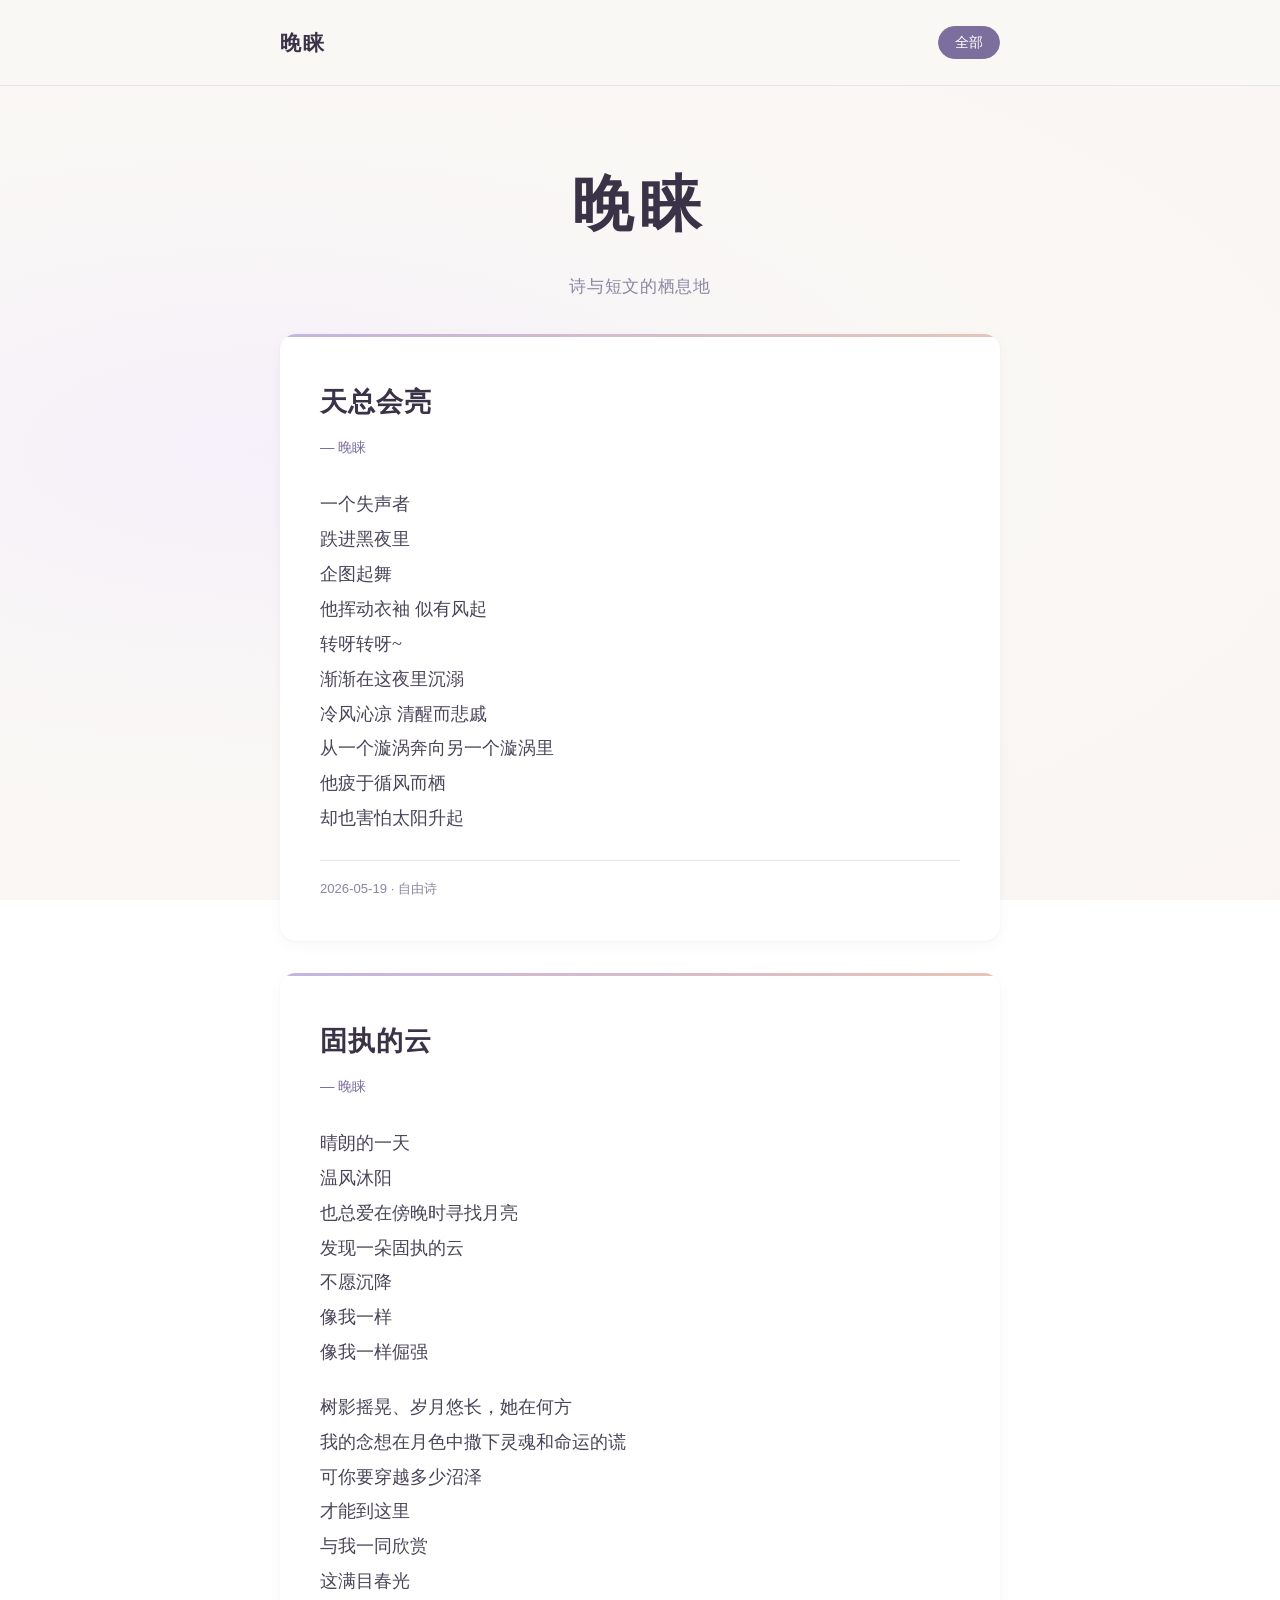
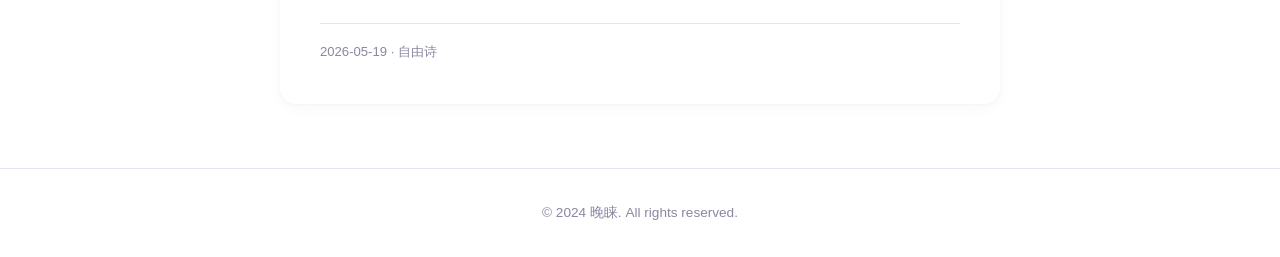
==== index.html @ 480c9a3d "初始化诗歌作品集网站 - 晚睐" ====
<!DOCTYPE html>
<html lang="zh-CN">
<head>
  <meta charset="UTF-8">
  <meta name="viewport" content="width=device-width, initial-scale=1.0">
  <title>晚睐 — 诗歌与短文集</title>
  <link rel="stylesheet" href="styles.css">
  <script src="script.js" defer></script>
</head>
<body>
  <a href="#main-content" class="skip-link">跳到内容</a>

  <header class="site-header">
    <div class="header-inner">
      <a href="/" class="site-title">晚睐</a>
      <nav class="filter-nav" aria-label="分类筛选">
        <button class="filter-btn active" data-category="all">全部</button>
      </nav>
    </div>
  </header>

  <section class="hero">
    <h1 class="hero-title">晚睐</h1>
    <p class="hero-subtitle">诗与短文的栖息地</p>
  </section>

  <main id="main-content">
    <div id="poems-container" class="poems-container" aria-live="polite">
      <p class="loading-text">正在加载作品…</p>
    </div>
  </main>

  <footer class="site-footer">
    <p>&copy; 2024 晚睐. All rights reserved.</p>
  </footer>
</body>
</html>
---- styles.css ----
/* ============================================
   晚睐 — 设计系统
   ============================================ */

:root {
  /* 配色 */
  --color-bg: #faf8f5;
  --color-card: #ffffff;
  --color-accent: #7c6f9e;
  --color-accent-light: #a89bc2;
  --color-heading: #3a3347;
  --color-body: #4a4458;
  --color-meta: #8c86a0;
  --color-border: #e8e4ef;
  --color-gradient-start: #e8e0f0;
  --color-gradient-end: #f5e6e0;

  /* 卡片渐变装饰 */
  --card-accent-gradient: linear-gradient(90deg, #c4b5e0, #e8c4b8);
  --card-hover-gradient: linear-gradient(135deg, #f0e8f8 0%, #fdf2ec 100%);

  /* 字体 */
  --font-heading: Georgia, 'Noto Serif SC', 'STSong', 'SimSun', serif;
  --font-body: Charter, Georgia, 'Noto Serif SC', 'STSong', serif;
  --font-ui: -apple-system, BlinkMacSystemFont, 'Segoe UI', 'PingFang SC', 'Microsoft YaHei', sans-serif;

  /* 间距 */
  --content-max: 720px;
  --card-padding: 2.5rem;
  --card-gap: 2rem;

  /* 阴影 */
  --shadow-card: 0 1px 3px rgba(58, 51, 71, 0.04), 0 4px 16px rgba(58, 51, 71, 0.03);
  --shadow-card-hover: 0 2px 6px rgba(58, 51, 71, 0.06), 0 8px 24px rgba(58, 51, 71, 0.05);

  /* 圆角 */
  --radius-card: 16px;
  --radius-btn: 24px;
}

/* ============================================
   基础重置
   ============================================ */

*,
*::before,
*::after {
  box-sizing: border-box;
  margin: 0;
  padding: 0;
}

html {
  scroll-behavior: smooth;
  -webkit-font-smoothing: antialiased;
  -moz-osx-font-smoothing: grayscale;
}

body {
  font-family: var(--font-body);
  font-size: 1.1rem;
  line-height: 1.8;
  color: var(--color-body);
  background:
    radial-gradient(ellipse at 20% 50%, #f5f0fa 0%, var(--color-bg) 50%, #faf5f2 100%);
  background-attachment: fixed;
  min-height: 100vh;
  display: flex;
  flex-direction: column;
}

::selection {
  background: var(--color-gradient-start);
  color: var(--color-heading);
}

/* ============================================
   跳过链接 (无障碍)
   ============================================ */

.skip-link {
  position: absolute;
  top: -100px;
  left: 1rem;
  background: var(--color-heading);
  color: #fff;
  padding: 0.5rem 1rem;
  border-radius: 0 0 4px 4px;
  z-index: 100;
  font-family: var(--font-ui);
  font-size: 0.9rem;
  text-decoration: none;
}

.skip-link:focus {
  top: 0;
}

/* ============================================
   导航栏
   ============================================ */

.site-header {
  padding: 1.5rem 1rem;
  position: sticky;
  top: 0;
  z-index: 10;
  background: rgba(250, 248, 245, 0.85);
  backdrop-filter: blur(12px);
  -webkit-backdrop-filter: blur(12px);
  border-bottom: 1px solid var(--color-border);
}

.header-inner {
  max-width: var(--content-max);
  margin: 0 auto;
  display: flex;
  align-items: center;
  justify-content: space-between;
  flex-wrap: wrap;
  gap: 0.75rem;
}

.site-title {
  font-family: var(--font-heading);
  font-size: 1.3rem;
  font-weight: 700;
  color: var(--color-heading);
  text-decoration: none;
  letter-spacing: 0.08em;
}

.filter-nav {
  display: flex;
  gap: 0.4rem;
  flex-wrap: wrap;
}

.filter-btn {
  font-family: var(--font-ui);
  font-size: 0.85rem;
  padding: 0.4rem 1rem;
  border: 1px solid var(--color-border);
  border-radius: var(--radius-btn);
  background: transparent;
  color: var(--color-meta);
  cursor: pointer;
  transition: all 0.2s ease;
}

.filter-btn:hover {
  color: var(--color-accent);
  border-color: var(--color-accent);
}

.filter-btn.active {
  background: var(--color-accent);
  color: #fff;
  border-color: var(--color-accent);
}

/* ============================================
   英雄区
   ============================================ */

.hero {
  text-align: center;
  padding: 4rem 1rem 2rem;
}

.hero-title {
  font-family: var(--font-heading);
  font-size: clamp(2.5rem, 6vw, 3.8rem);
  color: var(--color-heading);
  font-weight: 700;
  letter-spacing: 0.12em;
  margin-bottom: 0.75rem;
}

.hero-subtitle {
  font-family: var(--font-ui);
  font-size: 1.05rem;
  color: var(--color-meta);
  font-weight: 400;
  letter-spacing: 0.04em;
}

/* ============================================
   主内容区
   ============================================ */

main {
  flex: 1;
  padding: 0 1rem 4rem;
}

.poems-container {
  max-width: var(--content-max);
  margin: 0 auto;
  display: flex;
  flex-direction: column;
  gap: var(--card-gap);
}

.loading-text,
.error-text,
.empty-text {
  text-align: center;
  color: var(--color-meta);
  font-family: var(--font-ui);
  padding: 3rem 1rem;
}

.error-text {
  color: #c06c6c;
}

/* ============================================
   诗歌卡片
   ============================================ */

.poem-card {
  background: var(--color-card);
  border-radius: var(--radius-card);
  box-shadow: var(--shadow-card);
  padding: var(--card-padding);
  position: relative;
  overflow: hidden;
  transition: transform 0.25s ease, box-shadow 0.25s ease;
}

.poem-card::before {
  content: '';
  position: absolute;
  top: 0;
  left: 0;
  right: 0;
  height: 3px;
  background: var(--card-accent-gradient);
  border-radius: var(--radius-card) var(--radius-card) 0 0;
}

@media (prefers-reduced-motion: no-preference) {
  .poem-card:hover {
    transform: translateY(-2px);
    box-shadow: var(--shadow-card-hover);
  }
}

.card-header {
  margin-bottom: 1.5rem;
  padding-top: 0.25rem;
}

.card-title {
  font-family: var(--font-heading);
  font-size: clamp(1.35rem, 3vw, 1.7rem);
  color: var(--color-heading);
  font-weight: 700;
  margin-bottom: 0.25rem;
  letter-spacing: 0.04em;
}

.card-author {
  font-family: var(--font-ui);
  font-size: 0.9rem;
  color: var(--color-accent);
  font-weight: 500;
}

.card-body {
  font-family: var(--font-body);
  font-size: clamp(1rem, 2vw, 1.15rem);
  line-height: 1.9;
  color: var(--color-body);
  overflow-wrap: break-word;
  word-break: break-word;
}

.stanza-break {
  display: block;
  margin-top: 1.2rem;
}

.card-meta {
  margin-top: 1.5rem;
  padding-top: 1rem;
  border-top: 1px solid var(--color-border);
  font-family: var(--font-ui);
  font-size: 0.82rem;
  color: var(--color-meta);
  display: flex;
  gap: 1rem;
  flex-wrap: wrap;
}

/* ============================================
   页脚
   ============================================ */

.site-footer {
  text-align: center;
  padding: 2rem 1rem;
  font-family: var(--font-ui);
  font-size: 0.85rem;
  color: var(--color-meta);
  border-top: 1px solid var(--color-border);
}

/* ============================================
   工具类
   ============================================ */

.hidden {
  display: none;
}

/* ============================================
   响应式
   ============================================ */

@media (max-width: 640px) {
  :root {
    --card-padding: 1.5rem;
    --card-gap: 1.25rem;
  }

  .header-inner {
    flex-direction: column;
    align-items: flex-start;
  }

  .hero {
    padding: 2.5rem 1rem 1.5rem;
  }

  .poem-card {
    border-radius: 12px;
  }

  .poem-card::before {
    border-radius: 12px 12px 0 0;
  }

  .card-body {
    line-height: 1.85;
  }

  main {
    padding-bottom: 2.5rem;
  }
}

@media (max-width: 400px) {
  .filter-nav {
    flex-direction: column;
    width: 100%;
  }

  .filter-btn {
    text-align: center;
  }
}

/* ============================================
   打印样式
   ============================================ */

@media print {
  .site-header,
  .filter-nav,
  .skip-link,
  .site-footer {
    display: none;
  }

  body {
    background: #fff;
    color: #000;
  }

  .poem-card {
    box-shadow: none;
    border: 1px solid #ddd;
    break-inside: avoid;
    page-break-inside: avoid;
  }

  .poem-card::before {
    background: #999;
  }
}
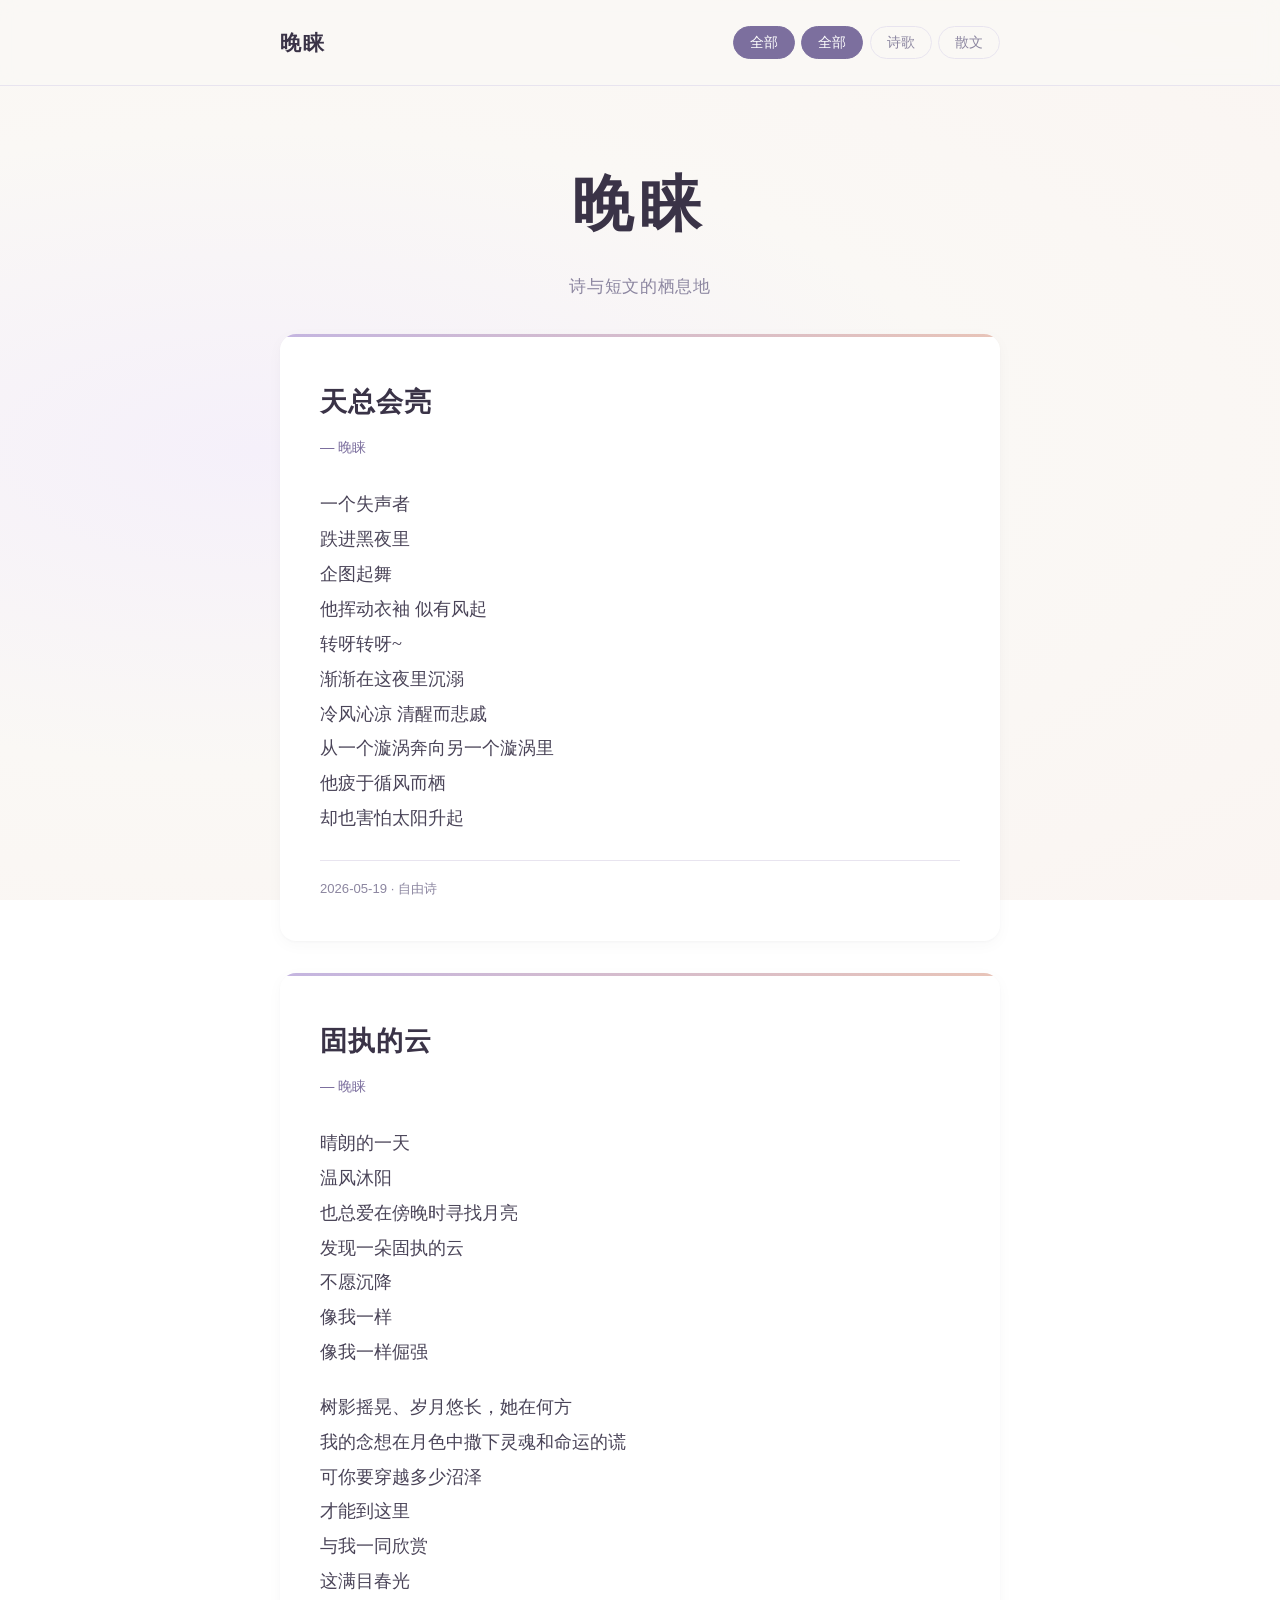
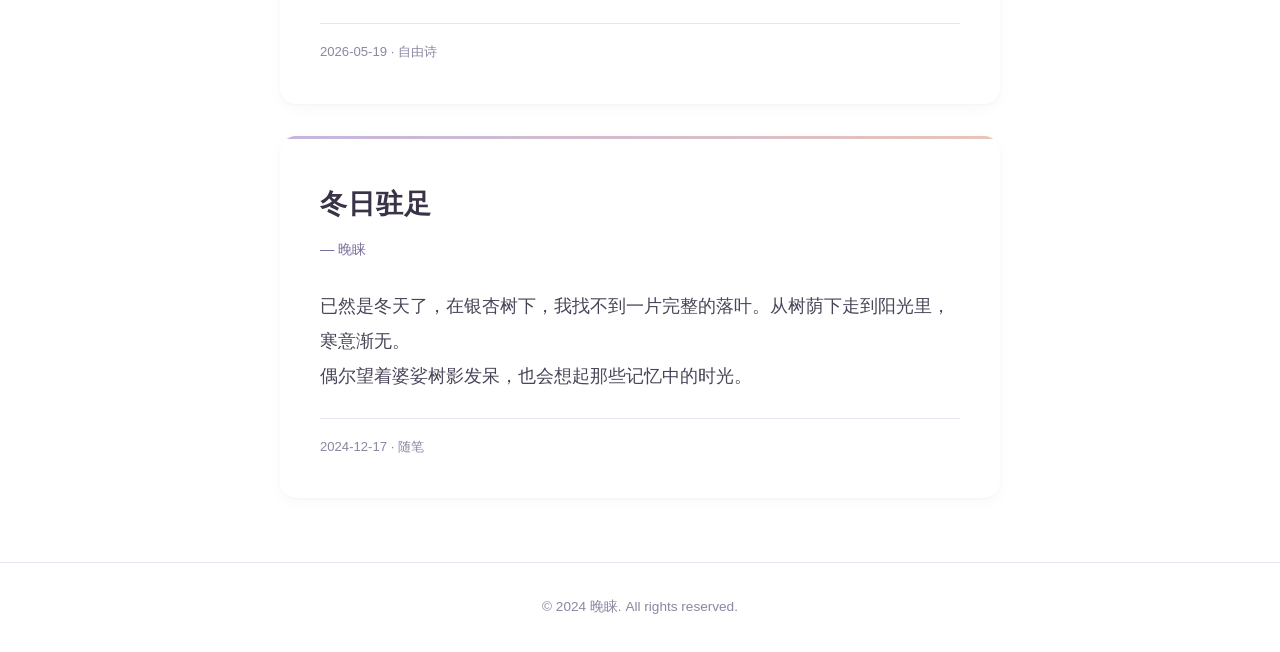
==== commit 519b02db: "添加缓存控制和旧版浏览器CSS兼容性降级 - 添加Cache-Control元标签防止旧缓存 - fetch请求添加版本参数避免缓存 - clamp()添加固定值降级 - flexbox gap添加m" ====
--- a/index.html
+++ b/index.html
@@ -3,6 +3,9 @@
 <head>
   <meta charset="UTF-8">
   <meta name="viewport" content="width=device-width, initial-scale=1.0">
+  <meta http-equiv="Cache-Control" content="no-cache, no-store, must-revalidate">
+  <meta http-equiv="Pragma" content="no-cache">
+  <meta http-equiv="Expires" content="0">
   <title>晚睐 — 诗歌与短文集</title>
   <link rel="stylesheet" href="styles.css">
   <script src="script.js" defer></script>
--- a/styles.css
+++ b/styles.css
@@ -170,6 +170,7 @@
 
 .hero-title {
   font-family: var(--font-heading);
+  font-size: 2.5rem;
   font-size: clamp(2.5rem, 6vw, 3.8rem);
   color: var(--color-heading);
   font-weight: 700;
@@ -192,6 +193,8 @@
 main {
   flex: 1;
   padding: 0 1rem 4rem;
+  position: relative;
+  z-index: 2;
 }
 
 .poems-container {
@@ -200,6 +203,17 @@
   display: flex;
   flex-direction: column;
   gap: var(--card-gap);
+}
+
+/* gap fallback for older browsers */
+.poem-card + .poem-card {
+  margin-top: var(--card-gap);
+}
+
+@supports (gap: 1px) {
+  .poem-card + .poem-card {
+    margin-top: 0;
+  }
 }
 
 .loading-text,
@@ -254,6 +268,7 @@
 
 .card-title {
   font-family: var(--font-heading);
+  font-size: 1.35rem;
   font-size: clamp(1.35rem, 3vw, 1.7rem);
   color: var(--color-heading);
   font-weight: 700;
@@ -270,6 +285,7 @@
 
 .card-body {
   font-family: var(--font-body);
+  font-size: 1rem;
   font-size: clamp(1rem, 2vw, 1.15rem);
   line-height: 1.9;
   color: var(--color-body);
@@ -305,6 +321,66 @@
   font-size: 0.85rem;
   color: var(--color-meta);
   border-top: 1px solid var(--color-border);
+}
+
+/* ============================================
+   枫叶飘落特效
+   ============================================ */
+
+#leaves-container {
+  position: fixed;
+  top: 0;
+  left: 0;
+  width: 100%;
+  height: 100%;
+  pointer-events: none;
+  z-index: 1;
+  overflow: hidden;
+}
+
+.leaf {
+  position: absolute;
+  top: -60px;
+  font-size: 1.2rem;
+  opacity: 0.25;
+  animation: leaf-fall linear infinite;
+}
+
+@keyframes leaf-fall {
+  0% {
+    transform: translateY(0) translateX(0) rotate(0deg);
+    opacity: 0;
+  }
+  5% {
+    opacity: 0.3;
+  }
+  50% {
+    opacity: 0.22;
+    transform: translateY(50vh) translateX(40px) rotate(120deg);
+  }
+  90% {
+    opacity: 0.12;
+  }
+  100% {
+    transform: translateY(105vh) translateX(-20px) rotate(280deg);
+    opacity: 0;
+  }
+}
+
+/* 不同尺寸的叶子 */
+.leaf.sm { font-size: 0.9rem; }
+.leaf.md { font-size: 1.3rem; }
+.leaf.lg { font-size: 1.7rem; }
+
+@media (max-width: 640px) {
+  .leaf { font-size: 1rem; }
+  .leaf.sm { font-size: 0.75rem; }
+  .leaf.md { font-size: 1.05rem; }
+  .leaf.lg { font-size: 1.3rem; }
+}
+
+@media (prefers-reduced-motion) {
+  #leaves-container { display: none; }
 }
 
 /* ============================================
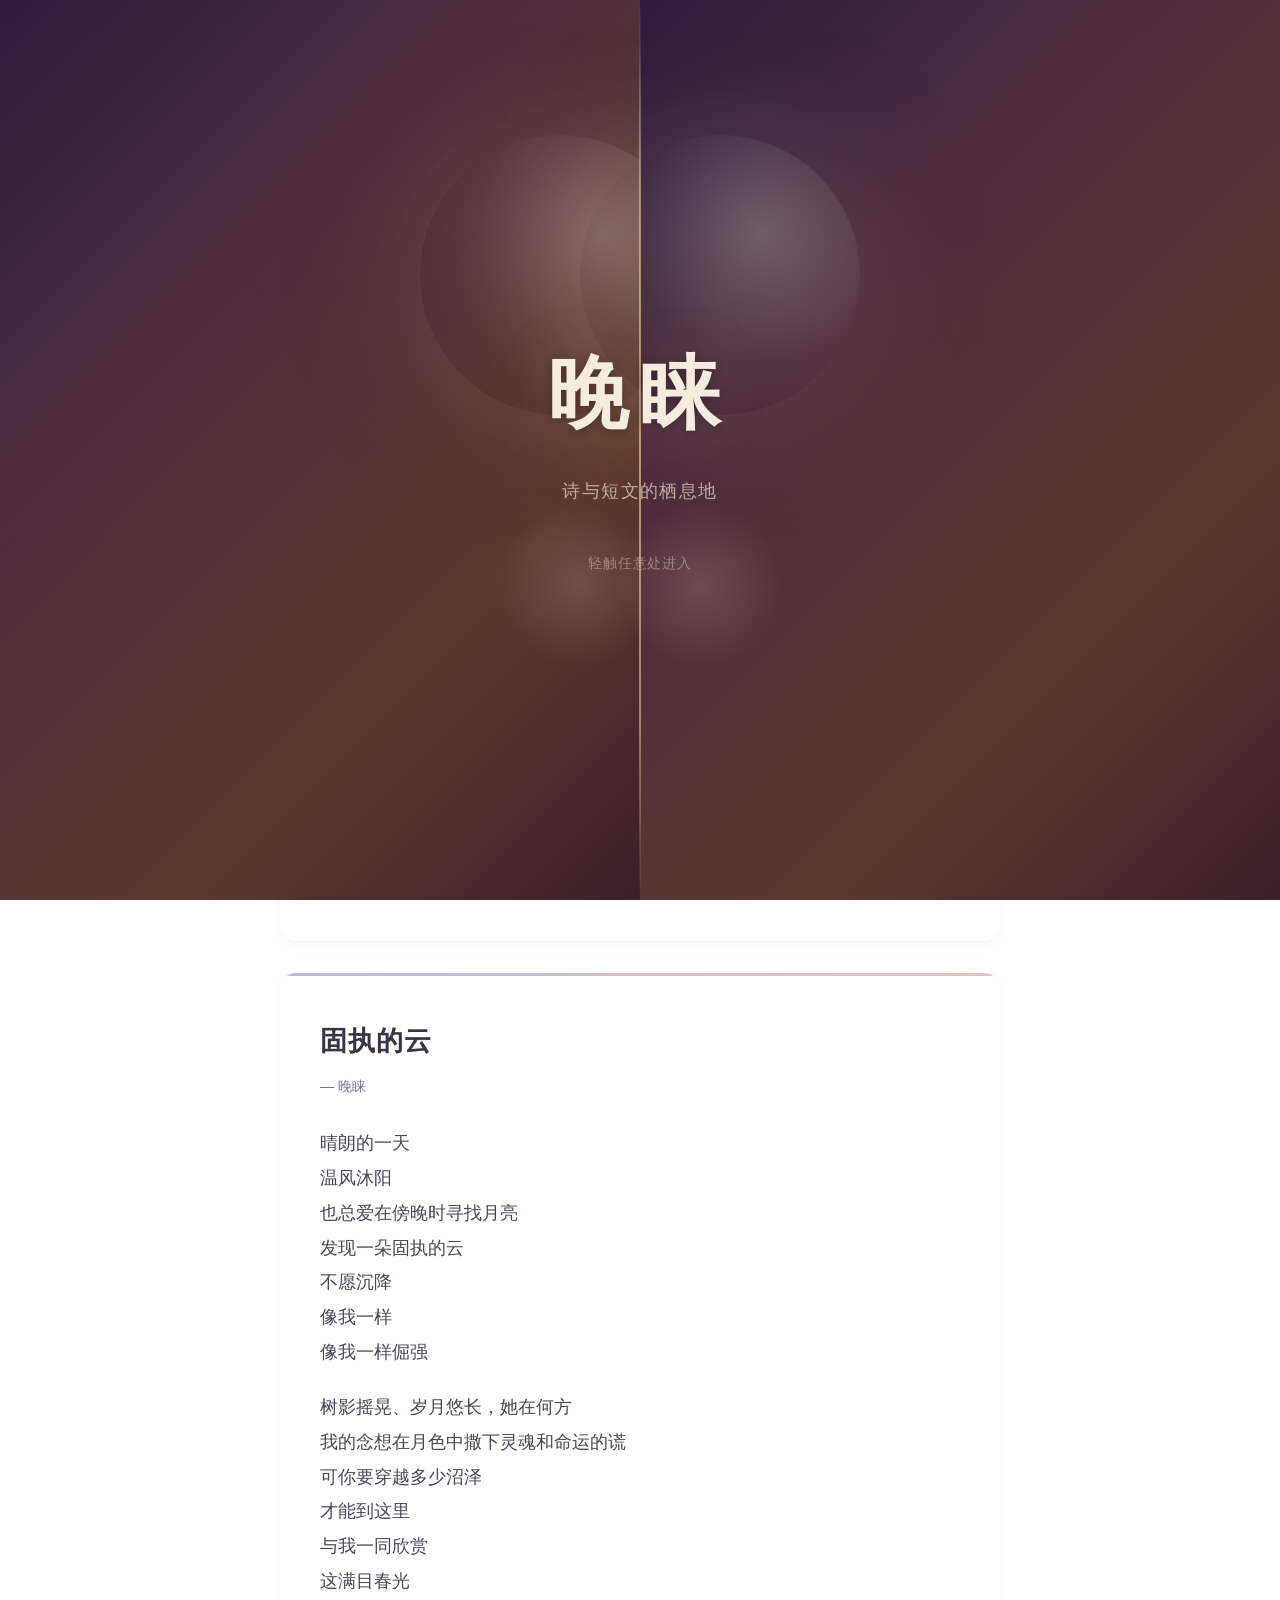
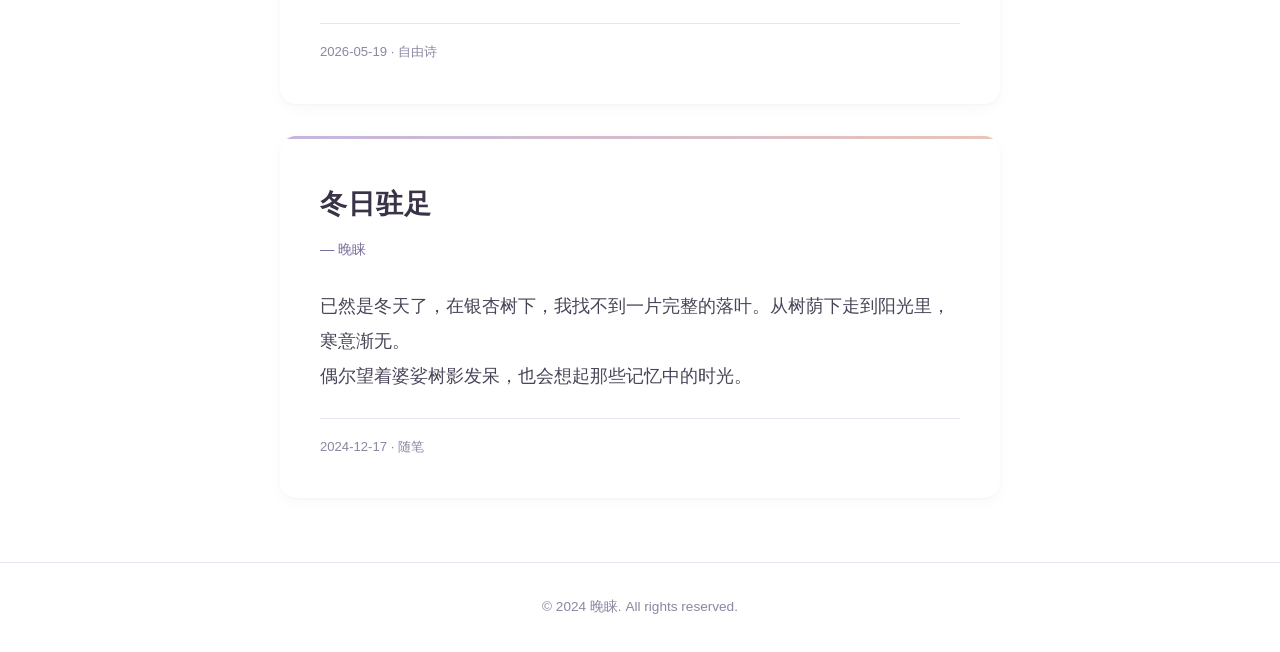
==== commit b7712076: "添加幕布揭晓动画效果 点击封面后左右幕布向两边滑开，动画揭晓诗词内容。 封面使用深色渐变+月亮光晕CSS艺术画面。" ====
--- a/index.html
+++ b/index.html
@@ -12,6 +12,16 @@
 </head>
 <body>
   <a href="#main-content" class="skip-link">跳到内容</a>
+
+  <div id="curtain" class="curtain">
+    <div class="curtain-panel curtain-left"></div>
+    <div class="curtain-panel curtain-right"></div>
+    <div class="curtain-center">
+      <h1 class="curtain-title">晚睐</h1>
+      <p class="curtain-subtitle">诗与短文的栖息地</p>
+      <span class="curtain-hint">轻触任意处进入</span>
+    </div>
+  </div>
 
   <header class="site-header">
     <div class="header-inner">
--- a/styles.css
+++ b/styles.css
@@ -39,6 +39,173 @@
 }
 
 /* ============================================
+   幕布揭晓
+   ============================================ */
+
+.curtain {
+  position: fixed;
+  inset: 0;
+  z-index: 1000;
+  cursor: pointer;
+}
+
+.curtain-panel {
+  position: fixed;
+  top: 0;
+  width: 50vw;
+  height: 100vh;
+  background: linear-gradient(135deg, #2d1b3d 0%, #4a2c3e 30%, #5c3a2e 70%, #3a1f2a 100%);
+  transition: transform 0.8s cubic-bezier(0.7, 0, 0.3, 1);
+  z-index: 1001;
+}
+
+.curtain-panel::before {
+  content: '';
+  position: absolute;
+  top: 15%;
+  width: 280px;
+  height: 280px;
+  border-radius: 50%;
+  background: radial-gradient(circle at 65% 35%, rgba(255,245,235,0.25) 0%, rgba(200,180,160,0.08) 50%, transparent 70%);
+  box-shadow: 0 0 120px rgba(255,220,180,0.12), 0 0 240px rgba(200,160,130,0.06);
+  pointer-events: none;
+}
+
+.curtain-panel::after {
+  content: '';
+  position: absolute;
+  bottom: 25%;
+  width: 180px;
+  height: 180px;
+  border-radius: 50%;
+  background: radial-gradient(circle at 50% 50%, rgba(255,235,220,0.15) 0%, transparent 65%);
+  pointer-events: none;
+}
+
+.curtain-left {
+  left: 0;
+}
+
+.curtain-left::before {
+  right: -60px;
+}
+
+.curtain-left::after {
+  right: -30px;
+}
+
+.curtain-right {
+  right: 0;
+}
+
+.curtain-right::before {
+  left: -60px;
+}
+
+.curtain-right::after {
+  left: -30px;
+}
+
+/* 中线光效 */
+.curtain::before {
+  content: '';
+  position: fixed;
+  top: 0;
+  left: 50%;
+  transform: translateX(-50%);
+  width: 2px;
+  height: 100vh;
+  background: linear-gradient(to bottom, transparent, rgba(255,220,180,0.5) 20%, rgba(255,220,180,0.6) 50%, rgba(255,220,180,0.5) 80%, transparent);
+  z-index: 1002;
+  pointer-events: none;
+  transition: opacity 0.4s ease;
+}
+
+.curtain.open::before {
+  opacity: 0;
+}
+
+/* 中心内容 */
+.curtain-center {
+  position: fixed;
+  top: 50%;
+  left: 50%;
+  transform: translate(-50%, -50%);
+  z-index: 1003;
+  text-align: center;
+  pointer-events: none;
+  transition: opacity 0.5s ease;
+}
+
+.curtain-title {
+  font-family: var(--font-heading);
+  font-size: 3.5rem;
+  font-size: clamp(3rem, 8vw, 5rem);
+  color: #f5ece0;
+  font-weight: 700;
+  letter-spacing: 0.15em;
+  margin-bottom: 0.5rem;
+  text-shadow: 0 2px 12px rgba(0,0,0,0.3), 0 0 60px rgba(200,160,120,0.2);
+}
+
+.curtain-subtitle {
+  font-family: var(--font-ui);
+  font-size: 0.9rem;
+  font-size: clamp(0.9rem, 2vw, 1.15rem);
+  color: rgba(240,225,205,0.7);
+  letter-spacing: 0.08em;
+  margin-bottom: 2.5rem;
+}
+
+.curtain-hint {
+  font-family: var(--font-ui);
+  font-size: 0.85rem;
+  color: rgba(240,225,205,0.45);
+  letter-spacing: 0.06em;
+  animation: hint-pulse 2.5s ease-in-out infinite;
+}
+
+@keyframes hint-pulse {
+  0%, 100% { opacity: 0.35; }
+  50% { opacity: 0.75; }
+}
+
+/* 开启状态 */
+.curtain.open .curtain-left {
+  transform: translateX(-100%);
+}
+
+.curtain.open .curtain-right {
+  transform: translateX(100%);
+}
+
+.curtain.open .curtain-center {
+  opacity: 0;
+}
+
+/* 移动端幕布调整 */
+@media (max-width: 640px) {
+  .curtain-panel::before {
+    width: 160px;
+    height: 160px;
+  }
+
+  .curtain-panel::after {
+    width: 100px;
+    height: 100px;
+    bottom: 20%;
+  }
+
+  .curtain-title {
+    letter-spacing: 0.1em;
+  }
+
+  .curtain-subtitle {
+    margin-bottom: 2rem;
+  }
+}
+
+/* ============================================
    基础重置
    ============================================ */
 
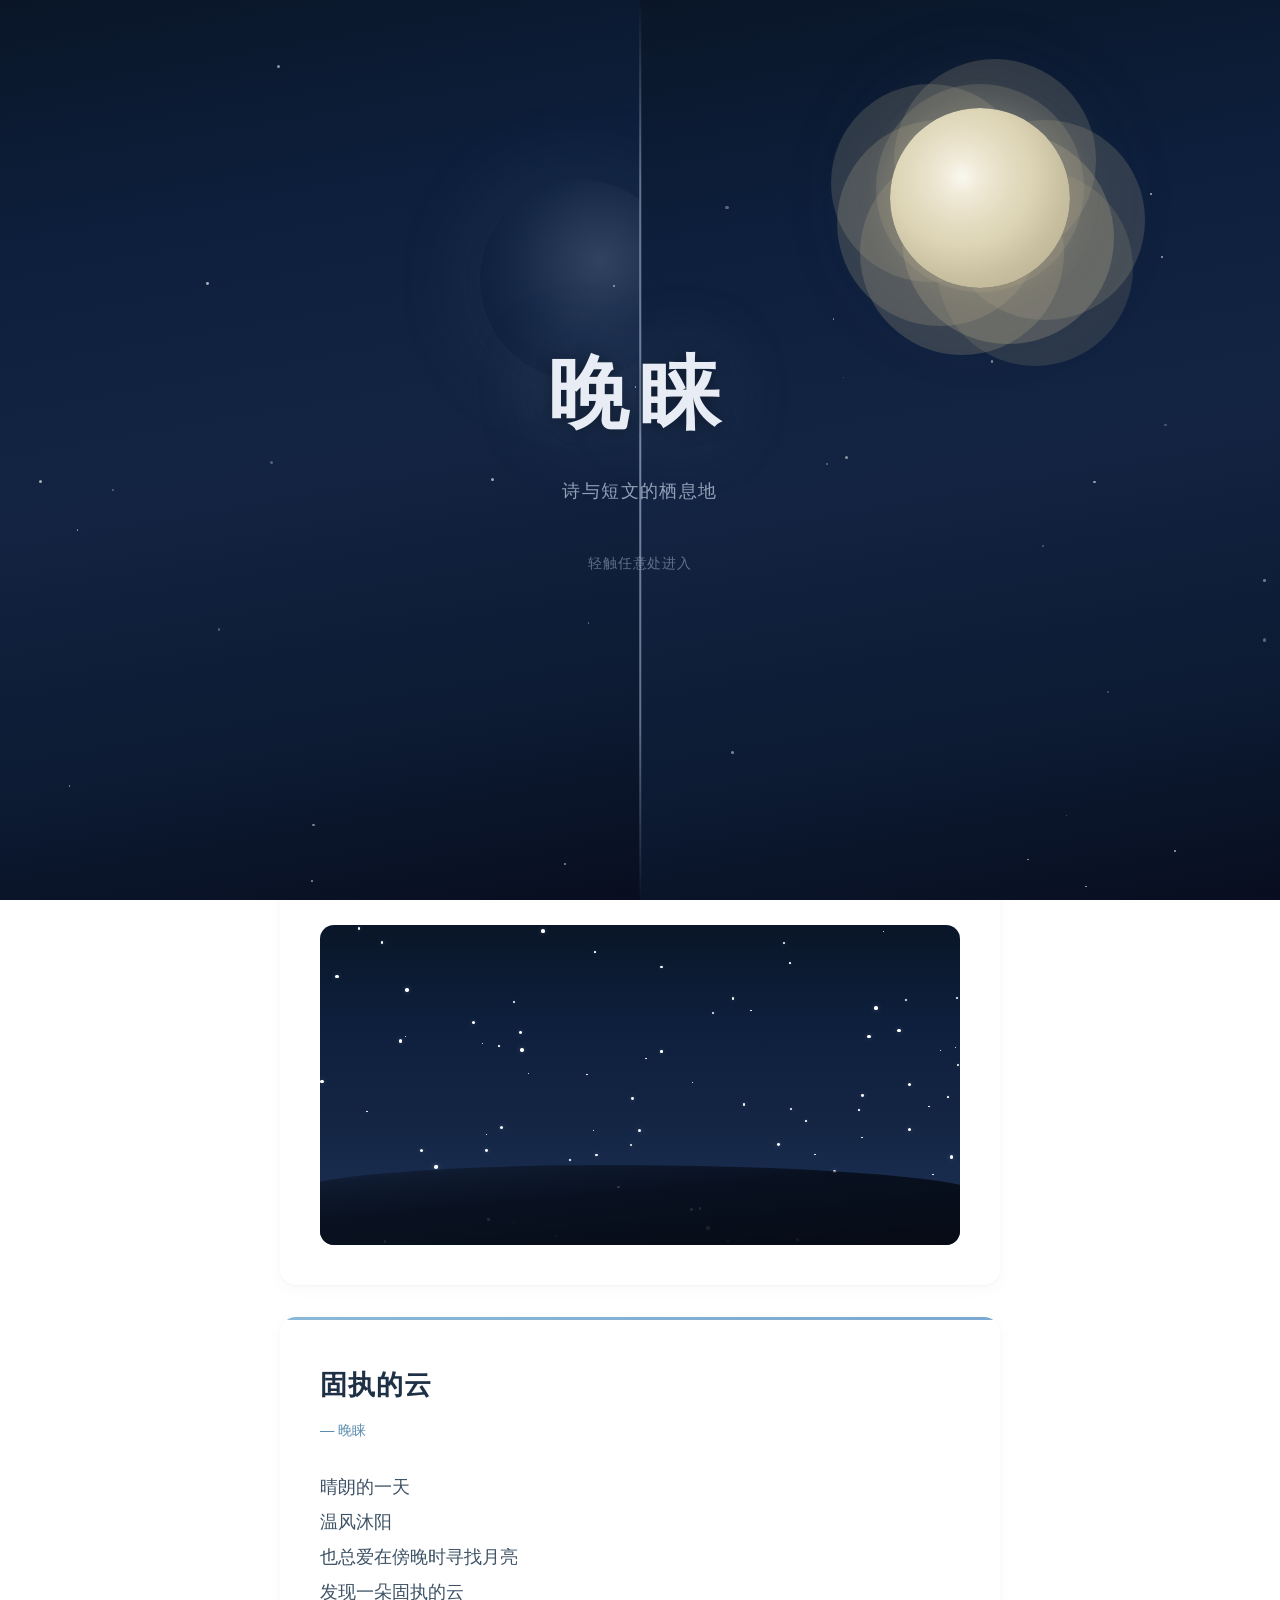
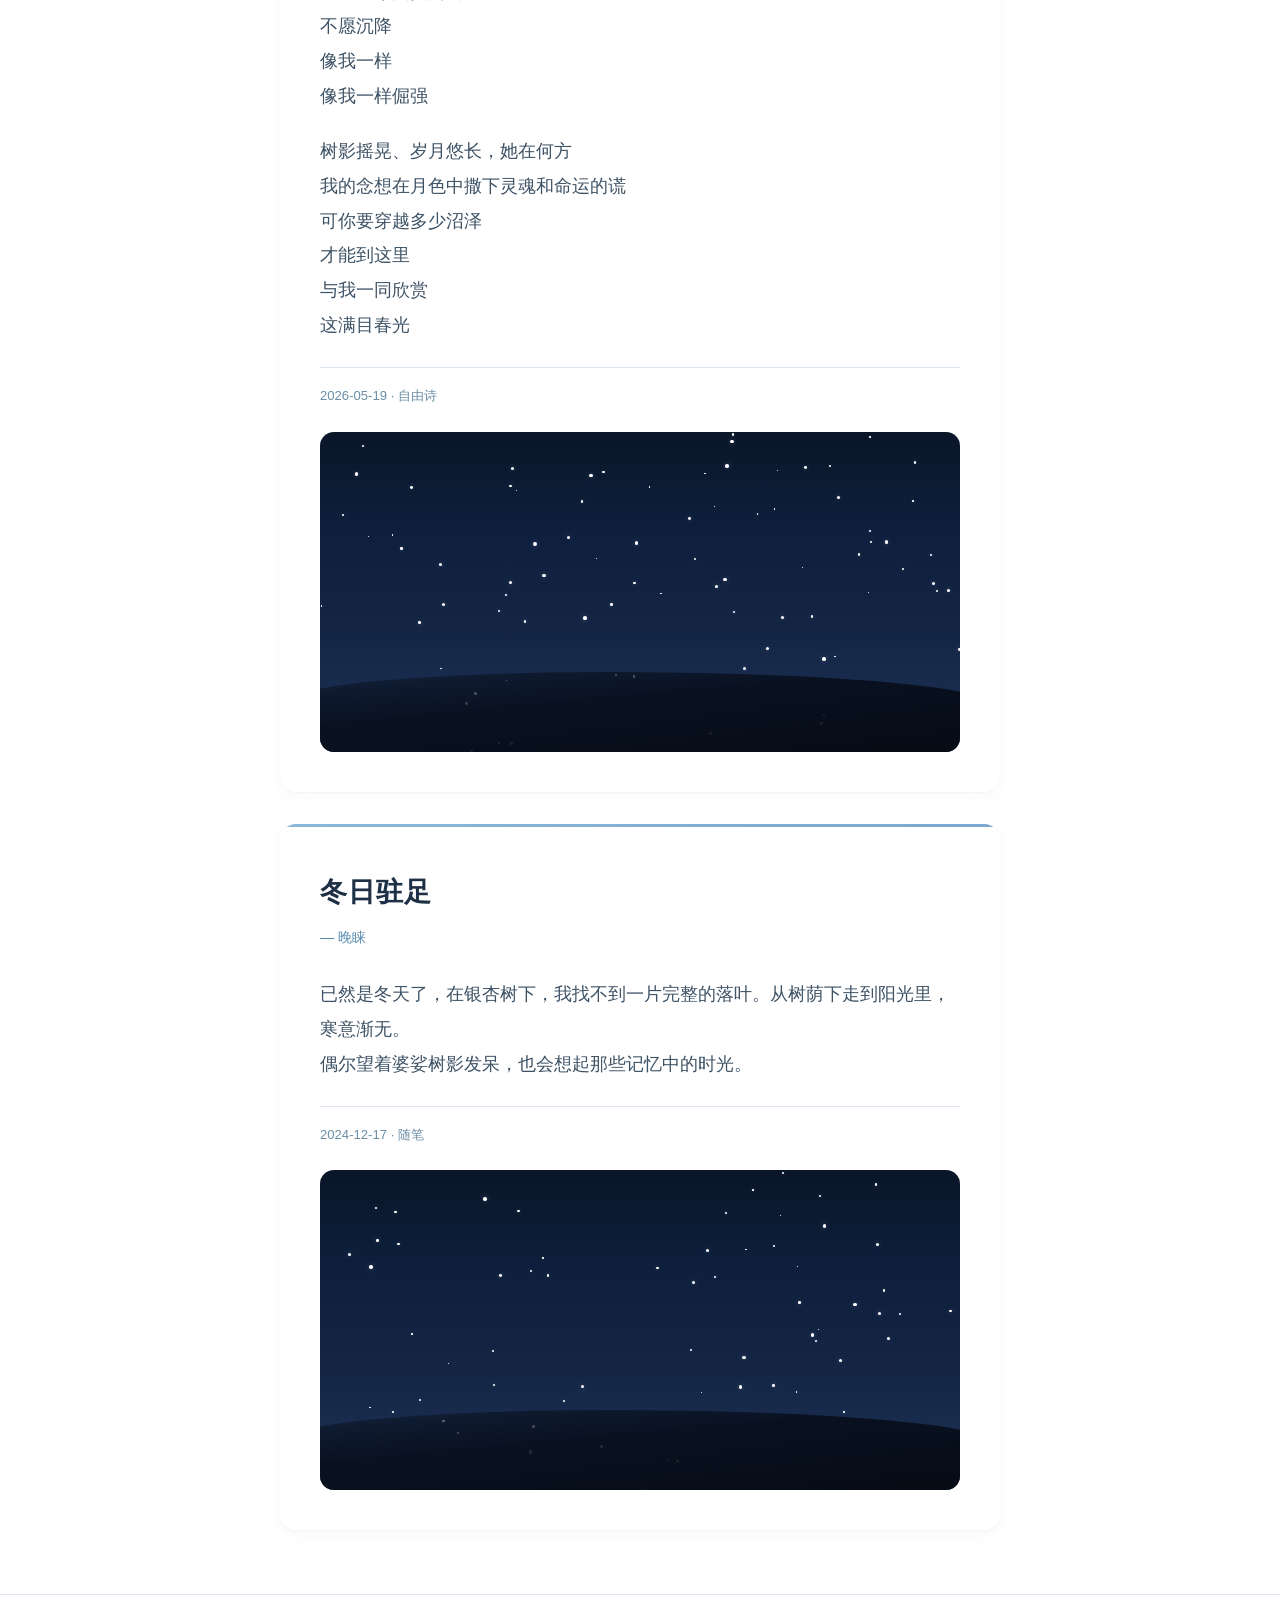
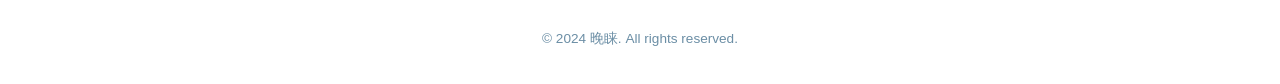
==== commit 60fa4301: "主题色改为蓝色系 + 星空视觉图 + 唯美月亮幕布 - 全局配色从暖紫改为蓝色系 - 幕布添加CSS真实月亮+星尘粒子动画 - 诗词下方视觉图改为纯夜空星辰装饰(无文字) - 幕布开启动画优化为更流畅" ====
--- a/index.html
+++ b/index.html
@@ -16,6 +16,8 @@
   <div id="curtain" class="curtain">
     <div class="curtain-panel curtain-left"></div>
     <div class="curtain-panel curtain-right"></div>
+    <div class="curtain-moon"></div>
+    <div class="curtain-stardust" id="curtain-stardust"></div>
     <div class="curtain-center">
       <h1 class="curtain-title">晚睐</h1>
       <p class="curtain-subtitle">诗与短文的栖息地</p>
--- a/styles.css
+++ b/styles.css
@@ -1,23 +1,23 @@
 /* ============================================
-   晚睐 — 设计系统
+   晚睐 — 设计系统 (蓝色系)
    ============================================ */
 
 :root {
   /* 配色 */
-  --color-bg: #faf8f5;
+  --color-bg: #f4f6fa;
   --color-card: #ffffff;
-  --color-accent: #7c6f9e;
-  --color-accent-light: #a89bc2;
-  --color-heading: #3a3347;
-  --color-body: #4a4458;
-  --color-meta: #8c86a0;
-  --color-border: #e8e4ef;
-  --color-gradient-start: #e8e0f0;
-  --color-gradient-end: #f5e6e0;
+  --color-accent: #5b8db0;
+  --color-accent-light: #8ab8d8;
+  --color-heading: #1e3045;
+  --color-body: #3d5265;
+  --color-meta: #6b8ea5;
+  --color-border: #dce6f0;
+  --color-gradient-start: #d4e2f0;
+  --color-gradient-end: #d8e0f2;
 
   /* 卡片渐变装饰 */
-  --card-accent-gradient: linear-gradient(90deg, #c4b5e0, #e8c4b8);
-  --card-hover-gradient: linear-gradient(135deg, #f0e8f8 0%, #fdf2ec 100%);
+  --card-accent-gradient: linear-gradient(90deg, #8ab8d8, #7ba8d0);
+  --card-hover-gradient: linear-gradient(135deg, #e8f0f8 0%, #ecf2fa 100%);
 
   /* 字体 */
   --font-heading: Georgia, 'Noto Serif SC', 'STSong', 'SimSun', serif;
@@ -30,8 +30,8 @@
   --card-gap: 2rem;
 
   /* 阴影 */
-  --shadow-card: 0 1px 3px rgba(58, 51, 71, 0.04), 0 4px 16px rgba(58, 51, 71, 0.03);
-  --shadow-card-hover: 0 2px 6px rgba(58, 51, 71, 0.06), 0 8px 24px rgba(58, 51, 71, 0.05);
+  --shadow-card: 0 1px 3px rgba(30, 48, 69, 0.04), 0 4px 16px rgba(30, 48, 69, 0.03);
+  --shadow-card-hover: 0 2px 6px rgba(30, 48, 69, 0.06), 0 8px 24px rgba(30, 48, 69, 0.05);
 
   /* 圆角 */
   --radius-card: 16px;
@@ -54,105 +54,141 @@
   top: 0;
   width: 50vw;
   height: 100vh;
-  background: linear-gradient(135deg, #2d1b3d 0%, #4a2c3e 30%, #5c3a2e 70%, #3a1f2a 100%);
-  transition: transform 0.8s cubic-bezier(0.7, 0, 0.3, 1);
+  background: linear-gradient(170deg, #0a1628 0%, #0d1f3c 25%, #132442 50%, #0c1a32 80%, #080e1f 100%);
+  transition: transform 0.9s cubic-bezier(0.85, 0, 0.15, 1);
   z-index: 1001;
 }
 
-.curtain-panel::before {
-  content: '';
-  position: absolute;
-  top: 15%;
-  width: 280px;
-  height: 280px;
-  border-radius: 50%;
-  background: radial-gradient(circle at 65% 35%, rgba(255,245,235,0.25) 0%, rgba(200,180,160,0.08) 50%, transparent 70%);
-  box-shadow: 0 0 120px rgba(255,220,180,0.12), 0 0 240px rgba(200,160,130,0.06);
-  pointer-events: none;
-}
-
-.curtain-panel::after {
-  content: '';
-  position: absolute;
-  bottom: 25%;
+.curtain-left { left: 0; }
+.curtain-right { right: 0; }
+
+/* ---- 月亮 (右侧面板) ---- */
+.curtain-moon {
+  position: fixed;
+  top: 12%;
+  right: calc(25vw - 110px);
   width: 180px;
   height: 180px;
   border-radius: 50%;
-  background: radial-gradient(circle at 50% 50%, rgba(255,235,220,0.15) 0%, transparent 65%);
+  z-index: 1004;
   pointer-events: none;
-}
-
-.curtain-left {
-  left: 0;
-}
-
+  background:
+    radial-gradient(circle at 40% 38%, #faf8f0 0%, #f0ead8 12%, #e8e0c8 25%, #dcd4b4 45%, #c8c0a0 65%, #b0a888 100%);
+  box-shadow:
+    /* 环形山 */
+    28px 40px 0 16px rgba(180,170,140,0.28),
+    65px 22px 0 10px rgba(175,165,135,0.22),
+    -18px 55px 0 12px rgba(170,160,130,0.25),
+    -50px -15px 0 9px rgba(185,175,145,0.2),
+    15px -38px 0 11px rgba(175,165,135,0.22),
+    55px 70px 0 8px rgba(165,155,125,0.18),
+    -40px 25px 0 13px rgba(180,170,140,0.23),
+    0 -10px 0 14px rgba(178,168,138,0.2),
+    /* 外发光 */
+    0 0 30px rgba(200,195,170,0.25),
+    0 0 80px rgba(180,175,150,0.15),
+    0 0 150px rgba(160,155,135,0.08);
+  transition: transform 0.9s cubic-bezier(0.85, 0, 0.15, 1), opacity 0.6s ease;
+}
+
+.curtain.open .curtain-moon {
+  transform: translateX(60vw);
+  opacity: 0;
+}
+
+/* ---- 左侧光晕 ---- */
 .curtain-left::before {
-  right: -60px;
-}
-
-.curtain-left::after {
-  right: -30px;
-}
-
-.curtain-right {
-  right: 0;
-}
-
-.curtain-right::before {
-  left: -60px;
-}
-
-.curtain-right::after {
-  left: -30px;
-}
-
-/* 中线光效 */
+  content: '';
+  position: absolute;
+  top: 20%;
+  right: -40px;
+  width: 200px;
+  height: 200px;
+  border-radius: 50%;
+  background: radial-gradient(circle at 60% 40%, rgba(180,200,230,0.2) 0%, rgba(120,150,200,0.06) 50%, transparent 70%);
+  box-shadow: 0 0 100px rgba(150,180,220,0.1);
+  pointer-events: none;
+}
+
+/* ---- 星尘粒子 ---- */
+.curtain-stardust {
+  position: fixed;
+  inset: 0;
+  z-index: 1002;
+  pointer-events: none;
+}
+
+.stardust-dot {
+  position: absolute;
+  border-radius: 50%;
+  background: #fff;
+  animation: stardust-drift linear infinite;
+}
+
+@keyframes stardust-drift {
+  0% {
+    transform: translateY(0) translateX(0);
+    opacity: 0;
+  }
+  10% {
+    opacity: 1;
+  }
+  90% {
+    opacity: 0.6;
+  }
+  100% {
+    transform: translateY(-30px) translateX(15px);
+    opacity: 0;
+  }
+}
+
+/* ---- 中线光效 ---- */
 .curtain::before {
   content: '';
   position: fixed;
   top: 0;
   left: 50%;
   transform: translateX(-50%);
-  width: 2px;
+  width: 1.5px;
   height: 100vh;
-  background: linear-gradient(to bottom, transparent, rgba(255,220,180,0.5) 20%, rgba(255,220,180,0.6) 50%, rgba(255,220,180,0.5) 80%, transparent);
-  z-index: 1002;
+  background: linear-gradient(to bottom, transparent, rgba(180,200,230,0.5) 20%, rgba(200,220,245,0.55) 50%, rgba(180,200,230,0.5) 80%, transparent);
+  z-index: 1003;
   pointer-events: none;
-  transition: opacity 0.4s ease;
+  transition: opacity 0.35s ease;
 }
 
 .curtain.open::before {
   opacity: 0;
 }
 
-/* 中心内容 */
+/* ---- 中心内容 ---- */
 .curtain-center {
   position: fixed;
   top: 50%;
   left: 50%;
   transform: translate(-50%, -50%);
-  z-index: 1003;
+  z-index: 1005;
   text-align: center;
   pointer-events: none;
-  transition: opacity 0.5s ease;
+  transition: opacity 0.55s ease, transform 0.55s ease;
 }
 
 .curtain-title {
   font-family: var(--font-heading);
   font-size: 3.5rem;
   font-size: clamp(3rem, 8vw, 5rem);
-  color: #f5ece0;
+  color: #e8edf5;
   font-weight: 700;
   letter-spacing: 0.15em;
   margin-bottom: 0.5rem;
-  text-shadow: 0 2px 12px rgba(0,0,0,0.3), 0 0 60px rgba(200,160,120,0.2);
+  text-shadow: 0 2px 16px rgba(0,0,0,0.4), 0 0 80px rgba(140,170,210,0.25);
 }
 
 .curtain-subtitle {
   font-family: var(--font-ui);
   font-size: 0.9rem;
   font-size: clamp(0.9rem, 2vw, 1.15rem);
-  color: rgba(240,225,205,0.7);
+  color: rgba(200,215,235,0.7);
   letter-spacing: 0.08em;
   margin-bottom: 2.5rem;
 }
@@ -160,7 +196,7 @@
 .curtain-hint {
   font-family: var(--font-ui);
   font-size: 0.85rem;
-  color: rgba(240,225,205,0.45);
+  color: rgba(190,210,230,0.45);
   letter-spacing: 0.06em;
   animation: hint-pulse 2.5s ease-in-out infinite;
 }
@@ -170,30 +206,40 @@
   50% { opacity: 0.75; }
 }
 
-/* 开启状态 */
+/* ---- 开启状态 ---- */
 .curtain.open .curtain-left {
-  transform: translateX(-100%);
+  transform: translateX(-102%);
 }
 
 .curtain.open .curtain-right {
-  transform: translateX(100%);
+  transform: translateX(102%);
 }
 
 .curtain.open .curtain-center {
   opacity: 0;
+  transform: translate(-50%, -50%) scale(0.95);
 }
 
 /* 移动端幕布调整 */
 @media (max-width: 640px) {
-  .curtain-panel::before {
-    width: 160px;
-    height: 160px;
-  }
-
-  .curtain-panel::after {
-    width: 100px;
-    height: 100px;
-    bottom: 20%;
+  .curtain-moon {
+    width: 120px;
+    height: 120px;
+    top: 15%;
+    right: calc(25vw - 60px);
+    box-shadow:
+      18px 26px 0 10px rgba(180,170,140,0.28),
+      42px 14px 0 7px rgba(175,165,135,0.22),
+      -12px 36px 0 8px rgba(170,160,130,0.25),
+      -32px -10px 0 6px rgba(185,175,145,0.2),
+      0 0 20px rgba(200,195,170,0.25),
+      0 0 60px rgba(180,175,150,0.15);
+  }
+
+  .curtain-left::before {
+    width: 120px;
+    height: 120px;
+    right: -20px;
   }
 
   .curtain-title {
@@ -229,7 +275,7 @@
   line-height: 1.8;
   color: var(--color-body);
   background:
-    radial-gradient(ellipse at 20% 50%, #f5f0fa 0%, var(--color-bg) 50%, #faf5f2 100%);
+    radial-gradient(ellipse at 20% 50%, #edf2f8 0%, var(--color-bg) 50%, #f0f4fa 100%);
   background-attachment: fixed;
   min-height: 100vh;
   display: flex;
@@ -272,7 +318,7 @@
   position: sticky;
   top: 0;
   z-index: 10;
-  background: rgba(250, 248, 245, 0.85);
+  background: rgba(244, 246, 250, 0.85);
   backdrop-filter: blur(12px);
   -webkit-backdrop-filter: blur(12px);
   border-bottom: 1px solid var(--color-border);
@@ -393,7 +439,7 @@
 }
 
 .error-text {
-  color: #c06c6c;
+  color: #b0606c;
 }
 
 /* ============================================
@@ -478,6 +524,84 @@
 }
 
 /* ============================================
+   诗词视觉图 — 夜空星辰
+   ============================================ */
+
+.poem-visual {
+  margin-top: 1.5rem;
+  border-radius: 14px;
+  overflow: hidden;
+  height: 320px;
+  position: relative;
+  background: linear-gradient(180deg,
+    #0a1628 0%,
+    #0d1f3c 30%,
+    #132442 55%,
+    #162848 75%,
+    #1a2d50 100%);
+}
+
+/* 地平线光晕 */
+.poem-visual::before {
+  content: '';
+  position: absolute;
+  bottom: 0;
+  left: 0;
+  right: 0;
+  height: 120px;
+  background: linear-gradient(to top, rgba(80,120,180,0.15) 0%, rgba(60,100,160,0.06) 40%, transparent 100%);
+  pointer-events: none;
+  z-index: 2;
+}
+
+/* 远山剪影 */
+.poem-visual::after {
+  content: '';
+  position: absolute;
+  bottom: 0;
+  left: -5%;
+  right: -5%;
+  height: 80px;
+  background:
+    linear-gradient(175deg,
+      transparent 0%,
+      rgba(8,15,28,0.6) 15%,
+      rgba(6,12,24,0.85) 40%,
+      rgba(4,8,16,0.95) 100%);
+  border-radius: 50% 60% 0 0 / 40% 45% 0 0;
+  pointer-events: none;
+  z-index: 3;
+}
+
+/* 星星 */
+.star {
+  position: absolute;
+  border-radius: 50%;
+  background: #fff;
+  z-index: 1;
+  animation: star-twinkle var(--twinkle-dur, 2.5s) ease-in-out infinite;
+  animation-delay: var(--twinkle-delay, 0s);
+  box-shadow: 0 0 var(--glow-size, 2px) rgba(200,220,255,0.3);
+}
+
+@keyframes star-twinkle {
+  0%, 100% { opacity: var(--star-opacity, 0.7); }
+  50% { opacity: calc(var(--star-opacity, 0.7) * 0.3); }
+}
+
+/* 移动端视觉图 */
+@media (max-width: 640px) {
+  .poem-visual {
+    height: 240px;
+    border-radius: 10px;
+  }
+
+  .poem-visual::after {
+    height: 50px;
+  }
+}
+
+/* ============================================
    页脚
    ============================================ */
 
@@ -534,7 +658,6 @@
   }
 }
 
-/* 不同尺寸的叶子 */
 .leaf.sm { font-size: 0.9rem; }
 .leaf.md { font-size: 1.3rem; }
 .leaf.lg { font-size: 1.7rem; }
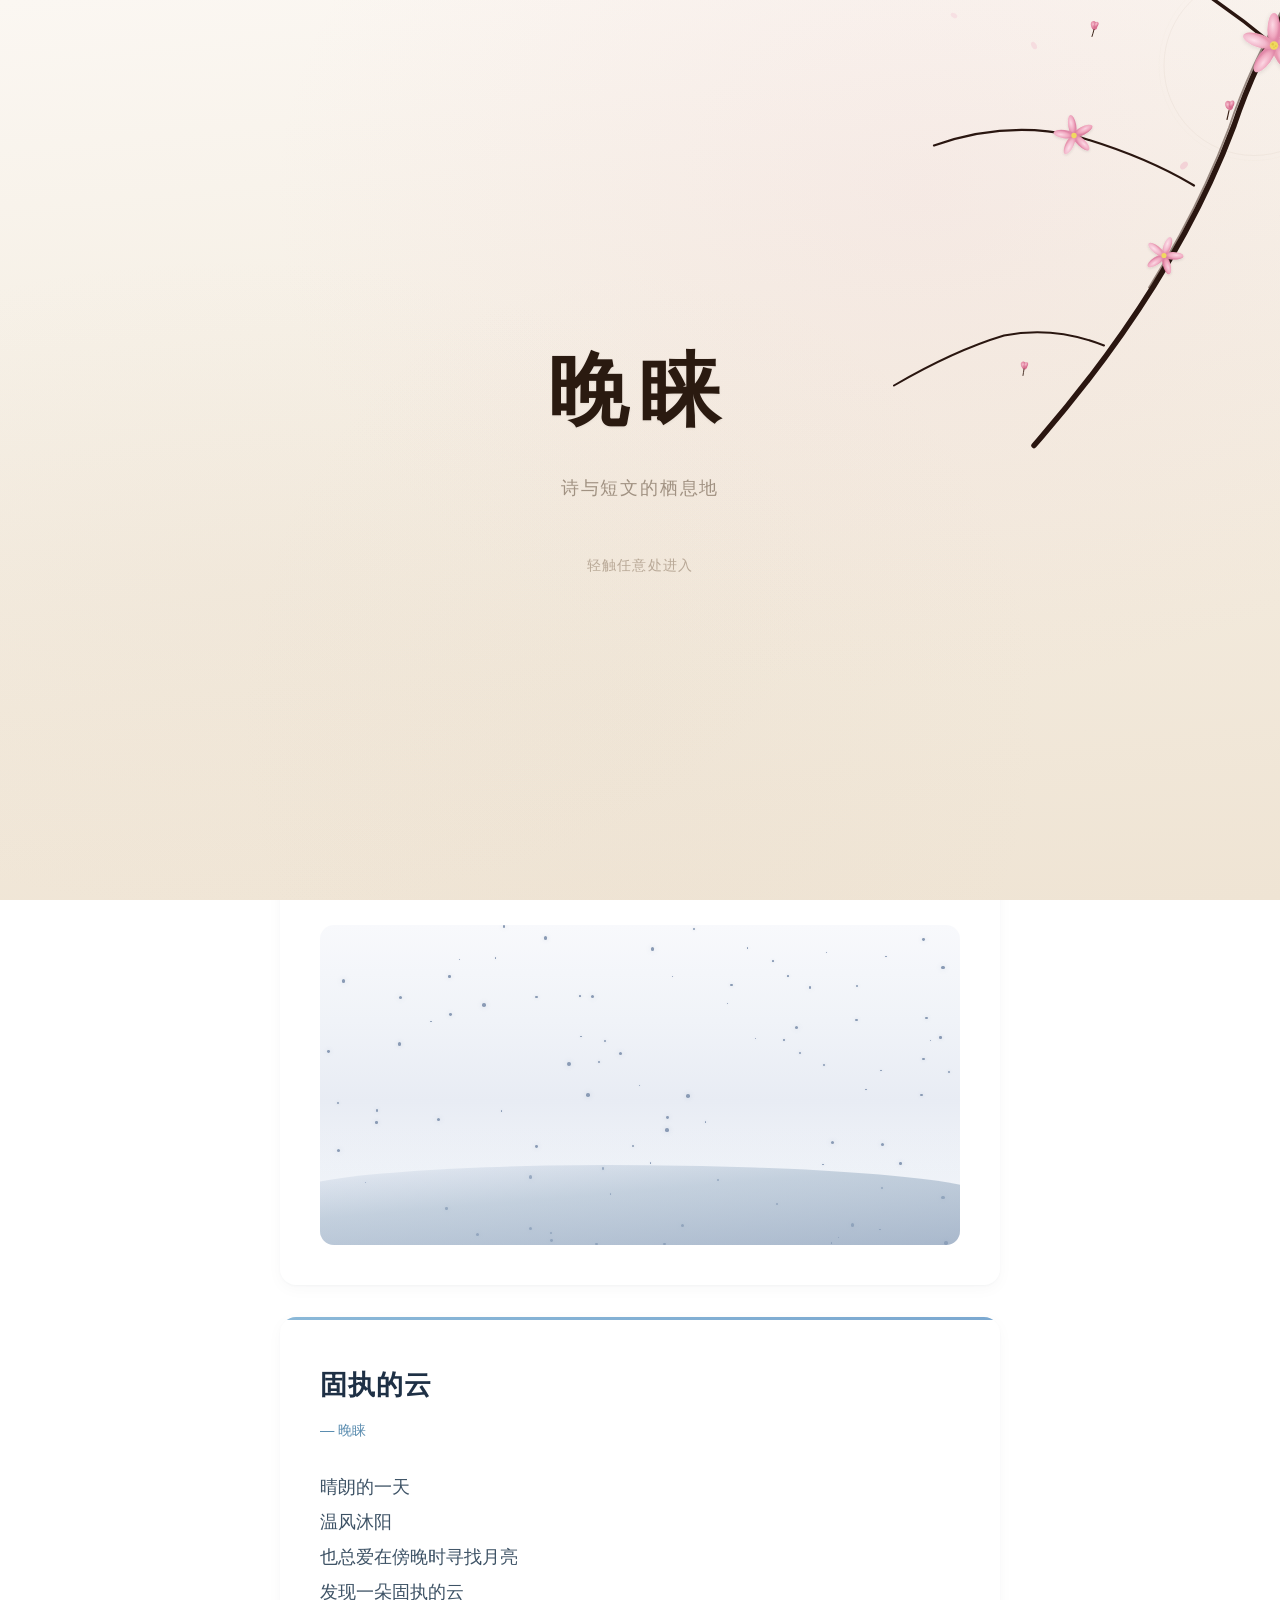
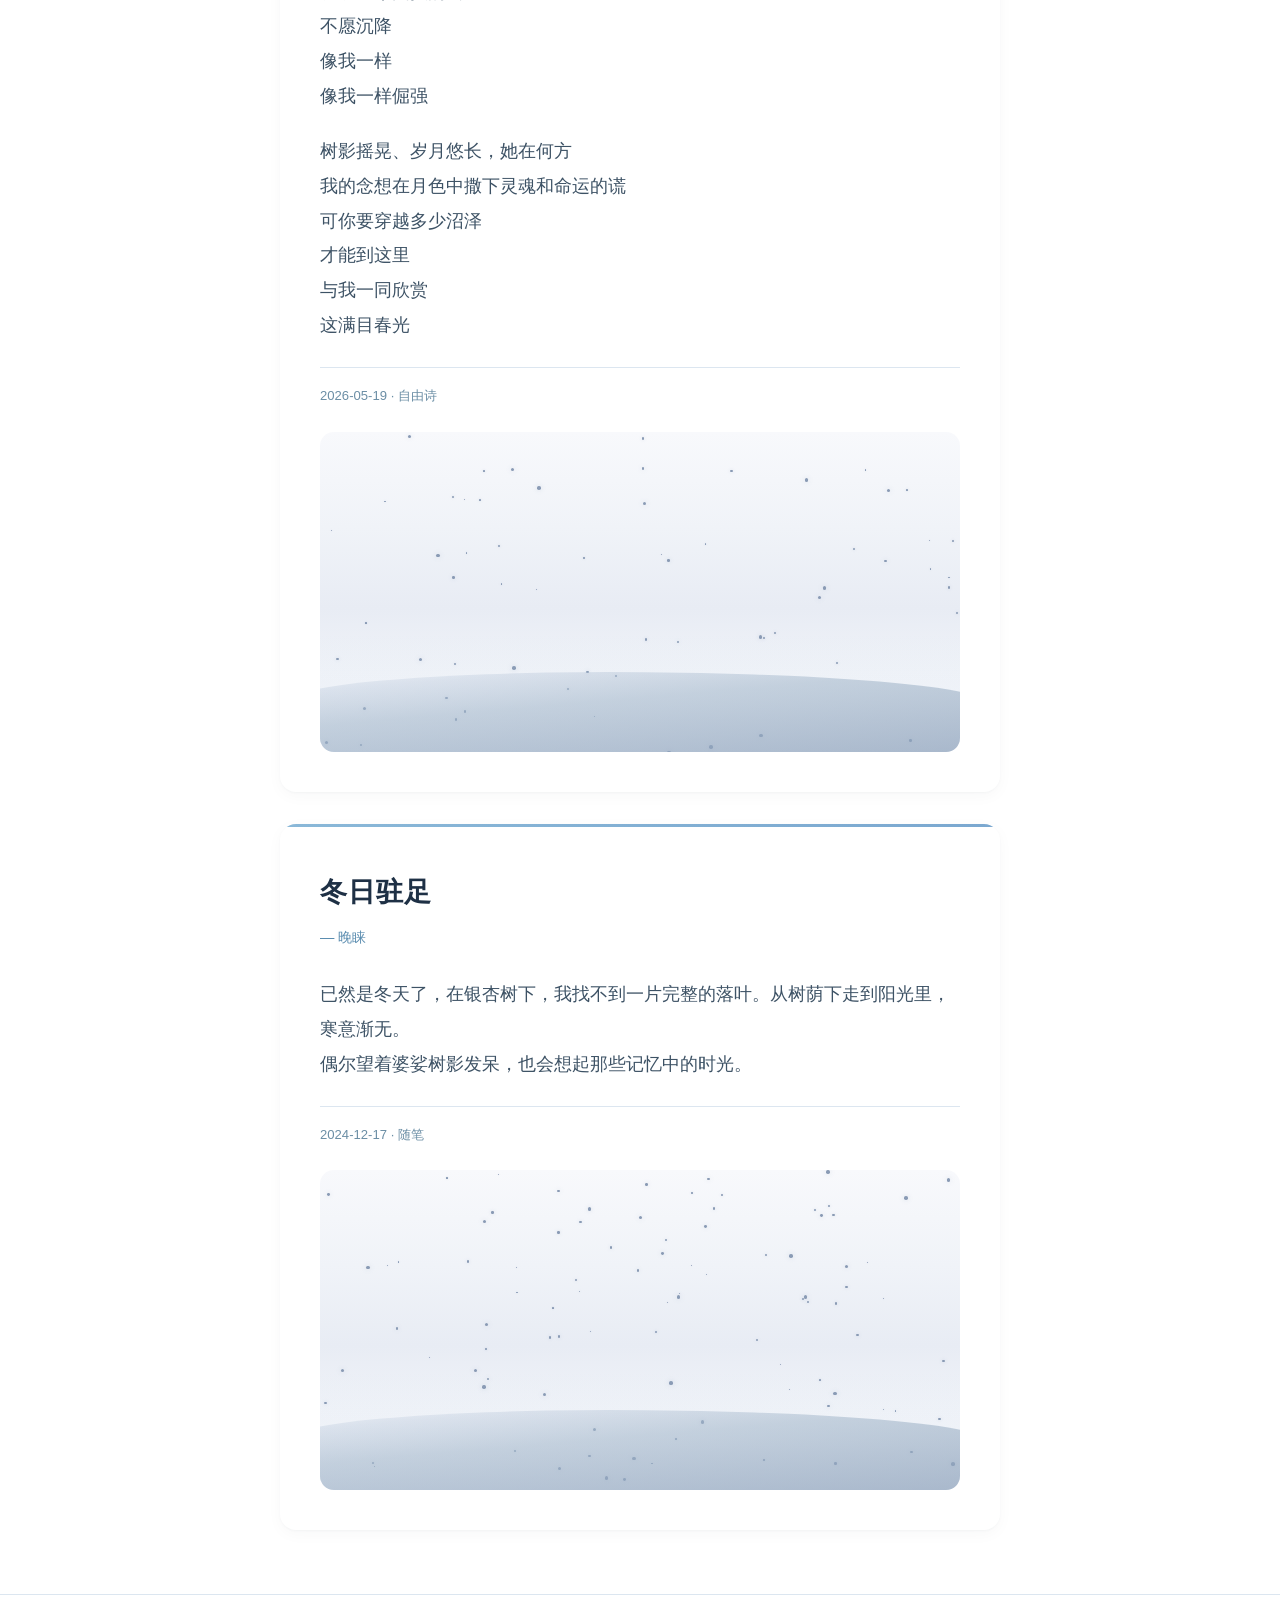
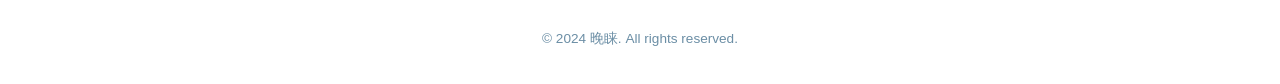
==== commit 4851fddb: "封面改为整页上滑揭晓 + 梅花枝水墨SVG设计 - 幕布动画从左右分屏改为整页向上滑走 - 新增手绘风格梅花枝SVG(6朵+3苞+淡月+落瓣) - 宣纸纹理背景+粉色落花粒子 - 封面打开前禁止页面滚" ====
--- a/index.html
+++ b/index.html
@@ -14,15 +14,139 @@
   <a href="#main-content" class="skip-link">跳到内容</a>
 
   <div id="curtain" class="curtain">
-    <div class="curtain-panel curtain-left"></div>
-    <div class="curtain-panel curtain-right"></div>
-    <div class="curtain-moon"></div>
-    <div class="curtain-stardust" id="curtain-stardust"></div>
-    <div class="curtain-center">
-      <h1 class="curtain-title">晚睐</h1>
-      <p class="curtain-subtitle">诗与短文的栖息地</p>
-      <span class="curtain-hint">轻触任意处进入</span>
+    <div class="curtain-cover">
+      <svg class="plum-branch" viewBox="0 0 600 800" preserveAspectRatio="xMidYMid slice" xmlns="http://www.w3.org/2000/svg">
+        <defs>
+          <radialGradient id="pg1" cx="40%" cy="35%"><stop offset="0%" stop-color="#fcd8e4"/><stop offset="70%" stop-color="#f0a8c0"/><stop offset="100%" stop-color="#e088a8"/></radialGradient>
+          <radialGradient id="pg2" cx="40%" cy="35%"><stop offset="0%" stop-color="#fde0ea"/><stop offset="70%" stop-color="#f2b8cc"/><stop offset="100%" stop-color="#e898b0"/></radialGradient>
+          <radialGradient id="pg3" cx="40%" cy="35%"><stop offset="0%" stop-color="#fad0e0"/><stop offset="70%" stop-color="#eea0b8"/><stop offset="100%" stop-color="#dc80a0"/></radialGradient>
+          <radialGradient id="bud" cx="40%" cy="35%"><stop offset="0%" stop-color="#f8c0d0"/><stop offset="100%" stop-color="#d87090"/></radialGradient>
+          <filter id="soft-shadow"><feGaussianBlur in="SourceAlpha" stdDeviation="2"/><feOffset dx="0" dy="1"/><feComponentTransfer><feFuncA type="linear" slope="0.12"/></feComponentTransfer><feMerge><feMergeNode/><feMergeNode in="SourceGraphic"/></feMerge></filter>
+        </defs>
+
+        <!-- 背景淡月 -->
+        <circle cx="420" cy="200" r="90" fill="none" stroke="rgba(180,160,140,0.12)" stroke-width="0.8"/>
+        <circle cx="420" cy="200" r="95" fill="none" stroke="rgba(180,160,140,0.06)" stroke-width="0.5"/>
+
+        <!-- 主枝干 -->
+        <path d="M 560,-10 Q 500,60 460,130 Q 420,200 400,260 Q 370,340 320,420 Q 270,500 200,580" stroke="#2a1610" stroke-width="5.5" fill="none" stroke-linecap="round"/>
+        <!-- 枝干纹理 -->
+        <path d="M 555,-5 Q 495,62 455,132 Q 415,202 395,262 Q 365,342 315,422" stroke="#3a2218" stroke-width="1.8" fill="none" stroke-linecap="round" opacity="0.5"/>
+
+        <!-- 分支1 (向上) -->
+        <path d="M 440,180 Q 380,130 310,90 Q 240,50 160,40" stroke="#2a1610" stroke-width="3.5" fill="none" stroke-linecap="round"/>
+
+        <!-- 分支2 (细枝) -->
+        <path d="M 360,320 Q 310,290 240,270 Q 170,255 100,280" stroke="#2a1610" stroke-width="2.2" fill="none" stroke-linecap="round"/>
+
+        <!-- 分支3 -->
+        <path d="M 270,480 Q 220,460 170,470 Q 120,485 60,520" stroke="#2a1610" stroke-width="2" fill="none" stroke-linecap="round"/>
+
+        <!-- == 花朵 == -->
+
+        <!-- 花1: 大花 (440, 180) - 分支点 -->
+        <g transform="translate(440,180) scale(1.2)" filter="url(#soft-shadow)">
+          <ellipse cx="0" cy="-13" rx="5.5" ry="14" fill="url(#pg1)" transform="rotate(0)"/>
+          <ellipse cx="0" cy="-13" rx="5.5" ry="14" fill="url(#pg1)" transform="rotate(72)"/>
+          <ellipse cx="0" cy="-13" rx="5.5" ry="14" fill="url(#pg2)" transform="rotate(144)"/>
+          <ellipse cx="0" cy="-13" rx="5.5" ry="14" fill="url(#pg1)" transform="rotate(216)"/>
+          <ellipse cx="0" cy="-13" rx="5.5" ry="14" fill="url(#pg2)" transform="rotate(288)"/>
+          <circle cx="0" cy="0" r="3.5" fill="#f0d860"/>
+          <circle cx="-1" cy="-1" r="1" fill="#d8b830" opacity="0.6"/>
+          <circle cx="1.5" cy="0.5" r="0.8" fill="#d8b830" opacity="0.5"/>
+          <circle cx="0" cy="1.5" r="0.7" fill="#d8b830" opacity="0.4"/>
+        </g>
+
+        <!-- 花2: (310, 90) -->
+        <g transform="translate(310,90) scale(1.0)" filter="url(#soft-shadow)">
+          <ellipse cx="0" cy="-12" rx="5" ry="13" fill="url(#pg2)" transform="rotate(15)"/>
+          <ellipse cx="0" cy="-12" rx="5" ry="13" fill="url(#pg1)" transform="rotate(87)"/>
+          <ellipse cx="0" cy="-12" rx="5" ry="13" fill="url(#pg2)" transform="rotate(159)"/>
+          <ellipse cx="0" cy="-12" rx="5" ry="13" fill="url(#pg1)" transform="rotate(231)"/>
+          <ellipse cx="0" cy="-12" rx="5" ry="13" fill="url(#pg2)" transform="rotate(303)"/>
+          <circle cx="0" cy="0" r="3.2" fill="#f0d860"/>
+          <circle cx="-0.8" cy="-0.8" r="0.9" fill="#d8b830" opacity="0.5"/>
+          <circle cx="1" cy="1" r="0.7" fill="#d8b830" opacity="0.4"/>
+        </g>
+
+        <!-- 花3: (240, 270) -->
+        <g transform="translate(240,270) scale(0.9)" filter="url(#soft-shadow)">
+          <ellipse cx="0" cy="-11" rx="4.5" ry="12" fill="url(#pg1)" transform="rotate(-10)"/>
+          <ellipse cx="0" cy="-11" rx="4.5" ry="12" fill="url(#pg3)" transform="rotate(62)"/>
+          <ellipse cx="0" cy="-11" rx="4.5" ry="12" fill="url(#pg1)" transform="rotate(134)"/>
+          <ellipse cx="0" cy="-11" rx="4.5" ry="12" fill="url(#pg2)" transform="rotate(206)"/>
+          <ellipse cx="0" cy="-11" rx="4.5" ry="12" fill="url(#pg1)" transform="rotate(278)"/>
+          <circle cx="0" cy="0" r="3" fill="#f0d860"/>
+        </g>
+
+        <!-- 花4: (160, 40) - 小 -->
+        <g transform="translate(160,40) scale(0.75)" filter="url(#soft-shadow)">
+          <ellipse cx="0" cy="-10" rx="4" ry="11" fill="url(#pg2)" transform="rotate(5)"/>
+          <ellipse cx="0" cy="-10" rx="4" ry="11" fill="url(#pg1)" transform="rotate(77)"/>
+          <ellipse cx="0" cy="-10" rx="4" ry="11" fill="url(#pg2)" transform="rotate(149)"/>
+          <ellipse cx="0" cy="-10" rx="4" ry="11" fill="url(#pg3)" transform="rotate(221)"/>
+          <ellipse cx="0" cy="-10" rx="4" ry="11" fill="url(#pg1)" transform="rotate(293)"/>
+          <circle cx="0" cy="0" r="2.8" fill="#f0d860"/>
+        </g>
+
+        <!-- 花5: (330, 380) -->
+        <g transform="translate(330,390) scale(0.85)" filter="url(#soft-shadow)">
+          <ellipse cx="0" cy="-11" rx="4.5" ry="12" fill="url(#pg2)" transform="rotate(20)"/>
+          <ellipse cx="0" cy="-11" rx="4.5" ry="12" fill="url(#pg1)" transform="rotate(92)"/>
+          <ellipse cx="0" cy="-11" rx="4.5" ry="12" fill="url(#pg3)" transform="rotate(164)"/>
+          <ellipse cx="0" cy="-11" rx="4.5" ry="12" fill="url(#pg1)" transform="rotate(236)"/>
+          <ellipse cx="0" cy="-11" rx="4.5" ry="12" fill="url(#pg2)" transform="rotate(308)"/>
+          <circle cx="0" cy="0" r="3" fill="#f0d860"/>
+        </g>
+
+        <!-- 花6: (500, 100) - 侧向 -->
+        <g transform="translate(500,110) scale(0.8)" filter="url(#soft-shadow)">
+          <ellipse cx="0" cy="-10" rx="4" ry="11" fill="url(#pg1)" transform="rotate(-20)"/>
+          <ellipse cx="0" cy="-10" rx="4" ry="11" fill="url(#pg2)" transform="rotate(52)"/>
+          <ellipse cx="0" cy="-10" rx="4" ry="11" fill="url(#pg1)" transform="rotate(124)"/>
+          <ellipse cx="0" cy="-10" rx="4" ry="11" fill="url(#pg3)" transform="rotate(196)"/>
+          <ellipse cx="0" cy="-10" rx="4" ry="11" fill="url(#pg1)" transform="rotate(268)"/>
+          <circle cx="0" cy="0" r="2.5" fill="#f0d860"/>
+        </g>
+
+        <!-- == 花苞 == -->
+
+        <!-- 苞1 -->
+        <g transform="translate(395,240)">
+          <ellipse cx="0" cy="0" rx="3.5" ry="5" fill="url(#bud)" transform="rotate(-30)"/>
+          <ellipse cx="2" cy="-2" rx="2.5" ry="4" fill="url(#bud)" transform="rotate(20)"/>
+          <path d="M 0,5 Q -1,10 -2,14" stroke="#3a2218" stroke-width="1.2" fill="none" stroke-linecap="round"/>
+        </g>
+
+        <!-- 苞2 -->
+        <g transform="translate(260,160)">
+          <ellipse cx="0" cy="0" rx="3" ry="4.5" fill="url(#bud)" transform="rotate(-15)"/>
+          <ellipse cx="1.5" cy="-1.5" rx="2" ry="3.5" fill="url(#bud)" transform="rotate(30)"/>
+          <path d="M 0,4 Q -1,8 -2,11" stroke="#3a2218" stroke-width="1" fill="none" stroke-linecap="round"/>
+        </g>
+
+        <!-- 苞3 -->
+        <g transform="translate(190,500)">
+          <ellipse cx="0" cy="0" rx="2.8" ry="4" fill="url(#bud)" transform="rotate(-25)"/>
+          <ellipse cx="1.5" cy="-1" rx="2" ry="3.2" fill="url(#bud)" transform="rotate(25)"/>
+          <path d="M 0,3.5 Q -0.5,7 -1,10" stroke="#3a2218" stroke-width="0.9" fill="none" stroke-linecap="round"/>
+        </g>
+
+        <!-- == 飘落花瓣 == -->
+        <ellipse cx="350" cy="300" rx="3" ry="4.5" fill="#f0b8c8" opacity="0.5" transform="rotate(45 350 300)"/>
+        <ellipse cx="200" cy="180" rx="2.5" ry="4" fill="#f2c0d0" opacity="0.4" transform="rotate(-30 200 180)"/>
+        <ellipse cx="450" cy="350" rx="2.8" ry="4.2" fill="#eeb0c0" opacity="0.45" transform="rotate(70 450 350)"/>
+        <ellipse cx="120" cy="150" rx="2.2" ry="3.5" fill="#f4c4d4" opacity="0.38" transform="rotate(-60 120 150)"/>
+      </svg>
+
+      <div class="curtain-center">
+        <h1 class="curtain-title">晚睐</h1>
+        <p class="curtain-subtitle">诗与短文的栖息地</p>
+        <span class="curtain-hint">轻触任意处进入</span>
+      </div>
     </div>
+
+    <div class="curtain-petals" id="curtain-petals"></div>
   </div>
 
   <header class="site-header">
--- a/styles.css
+++ b/styles.css
@@ -1,5 +1,5 @@
 /* ============================================
-   晚睐 — 设计系统 (蓝色系)
+   晚睐 — 设计系统 (浅色系)
    ============================================ */
 
 :root {
@@ -39,7 +39,7 @@
 }
 
 /* ============================================
-   幕布揭晓
+   幕布揭晓 — 梅花封面
    ============================================ */
 
 .curtain {
@@ -47,199 +47,154 @@
   inset: 0;
   z-index: 1000;
   cursor: pointer;
-}
-
-.curtain-panel {
+  overflow: hidden;
+}
+
+.curtain-cover {
   position: fixed;
-  top: 0;
-  width: 50vw;
-  height: 100vh;
-  background: linear-gradient(170deg, #0a1628 0%, #0d1f3c 25%, #132442 50%, #0c1a32 80%, #080e1f 100%);
-  transition: transform 0.9s cubic-bezier(0.85, 0, 0.15, 1);
+  inset: 0;
   z-index: 1001;
-}
-
-.curtain-left { left: 0; }
-.curtain-right { right: 0; }
-
-/* ---- 月亮 (右侧面板) ---- */
-.curtain-moon {
-  position: fixed;
-  top: 12%;
-  right: calc(25vw - 110px);
-  width: 180px;
-  height: 180px;
-  border-radius: 50%;
-  z-index: 1004;
-  pointer-events: none;
+  display: flex;
+  align-items: center;
+  justify-content: center;
   background:
-    radial-gradient(circle at 40% 38%, #faf8f0 0%, #f0ead8 12%, #e8e0c8 25%, #dcd4b4 45%, #c8c0a0 65%, #b0a888 100%);
-  box-shadow:
-    /* 环形山 */
-    28px 40px 0 16px rgba(180,170,140,0.28),
-    65px 22px 0 10px rgba(175,165,135,0.22),
-    -18px 55px 0 12px rgba(170,160,130,0.25),
-    -50px -15px 0 9px rgba(185,175,145,0.2),
-    15px -38px 0 11px rgba(175,165,135,0.22),
-    55px 70px 0 8px rgba(165,155,125,0.18),
-    -40px 25px 0 13px rgba(180,170,140,0.23),
-    0 -10px 0 14px rgba(178,168,138,0.2),
-    /* 外发光 */
-    0 0 30px rgba(200,195,170,0.25),
-    0 0 80px rgba(180,175,150,0.15),
-    0 0 150px rgba(160,155,135,0.08);
-  transition: transform 0.9s cubic-bezier(0.85, 0, 0.15, 1), opacity 0.6s ease;
-}
-
-.curtain.open .curtain-moon {
-  transform: translateX(60vw);
-  opacity: 0;
-}
-
-/* ---- 左侧光晕 ---- */
-.curtain-left::before {
+    radial-gradient(ellipse at 72% 22%, rgba(235,185,200,0.14) 0%, transparent 50%),
+    radial-gradient(ellipse at 18% 65%, rgba(215,195,175,0.08) 0%, transparent 40%),
+    radial-gradient(ellipse at 50% 80%, rgba(210,190,170,0.06) 0%, transparent 45%),
+    linear-gradient(175deg, #fbf7f2 0%, #f6f0e6 35%, #f2e9db 70%, #efe4d4 100%);
+  transition: transform 0.8s cubic-bezier(0.7, 0, 0.25, 1);
+}
+
+/* 宣纸纹理 */
+.curtain-cover::before {
   content: '';
   position: absolute;
-  top: 20%;
-  right: -40px;
-  width: 200px;
-  height: 200px;
-  border-radius: 50%;
-  background: radial-gradient(circle at 60% 40%, rgba(180,200,230,0.2) 0%, rgba(120,150,200,0.06) 50%, transparent 70%);
-  box-shadow: 0 0 100px rgba(150,180,220,0.1);
+  inset: 0;
+  z-index: 0;
+  opacity: 0.25;
+  background-image:
+    radial-gradient(circle at 20% 30%, rgba(180,160,140,0.08) 0.5px, transparent 0.5px),
+    radial-gradient(circle at 60% 70%, rgba(160,140,120,0.06) 0.4px, transparent 0.4px),
+    radial-gradient(circle at 80% 20%, rgba(180,160,140,0.07) 0.6px, transparent 0.6px),
+    radial-gradient(circle at 40% 55%, rgba(170,150,130,0.05) 0.5px, transparent 0.5px);
+  background-size: 120px 100px, 150px 130px, 100px 80px, 140px 110px;
+  background-position: 0 0, 30px 20px, 10px 40px, 50px 10px;
   pointer-events: none;
 }
 
-/* ---- 星尘粒子 ---- */
-.curtain-stardust {
+.curtain.open .curtain-cover {
+  transform: translateY(-100%);
+}
+
+/* 梅花 SVG */
+.plum-branch {
   position: fixed;
-  inset: 0;
+  top: -8%;
+  right: -12%;
+  width: 75%;
+  height: 75%;
+  max-width: 600px;
   z-index: 1002;
   pointer-events: none;
-}
-
-.stardust-dot {
-  position: absolute;
-  border-radius: 50%;
-  background: #fff;
-  animation: stardust-drift linear infinite;
-}
-
-@keyframes stardust-drift {
-  0% {
-    transform: translateY(0) translateX(0);
-    opacity: 0;
-  }
-  10% {
-    opacity: 1;
-  }
-  90% {
-    opacity: 0.6;
-  }
-  100% {
-    transform: translateY(-30px) translateX(15px);
-    opacity: 0;
-  }
-}
-
-/* ---- 中线光效 ---- */
-.curtain::before {
-  content: '';
-  position: fixed;
-  top: 0;
-  left: 50%;
-  transform: translateX(-50%);
-  width: 1.5px;
-  height: 100vh;
-  background: linear-gradient(to bottom, transparent, rgba(180,200,230,0.5) 20%, rgba(200,220,245,0.55) 50%, rgba(180,200,230,0.5) 80%, transparent);
+  transition: transform 0.8s cubic-bezier(0.7, 0, 0.25, 1), opacity 0.6s ease;
+}
+
+.curtain.open .plum-branch {
+  transform: translateY(-50px);
+  opacity: 0;
+}
+
+/* 中心文字 */
+.curtain-center {
+  position: relative;
   z-index: 1003;
-  pointer-events: none;
-  transition: opacity 0.35s ease;
-}
-
-.curtain.open::before {
-  opacity: 0;
-}
-
-/* ---- 中心内容 ---- */
-.curtain-center {
-  position: fixed;
-  top: 50%;
-  left: 50%;
-  transform: translate(-50%, -50%);
-  z-index: 1005;
   text-align: center;
   pointer-events: none;
-  transition: opacity 0.55s ease, transform 0.55s ease;
+  transition: opacity 0.5s ease, transform 0.5s ease;
+}
+
+.curtain.open .curtain-center {
+  opacity: 0;
+  transform: translateY(-25px);
 }
 
 .curtain-title {
   font-family: var(--font-heading);
   font-size: 3.5rem;
   font-size: clamp(3rem, 8vw, 5rem);
-  color: #e8edf5;
+  color: #2a1a10;
   font-weight: 700;
   letter-spacing: 0.15em;
-  margin-bottom: 0.5rem;
-  text-shadow: 0 2px 16px rgba(0,0,0,0.4), 0 0 80px rgba(140,170,210,0.25);
+  margin-bottom: 0.6rem;
+  text-shadow: 0 1px 3px rgba(0,0,0,0.06);
 }
 
 .curtain-subtitle {
   font-family: var(--font-ui);
   font-size: 0.9rem;
-  font-size: clamp(0.9rem, 2vw, 1.15rem);
-  color: rgba(200,215,235,0.7);
+  font-size: clamp(0.9rem, 2vw, 1.1rem);
+  color: rgba(80,60,40,0.5);
+  letter-spacing: 0.1em;
+  margin-bottom: 2.8rem;
+}
+
+.curtain-hint {
+  font-family: var(--font-ui);
+  font-size: 0.85rem;
+  color: rgba(100,75,50,0.4);
   letter-spacing: 0.08em;
-  margin-bottom: 2.5rem;
-}
-
-.curtain-hint {
-  font-family: var(--font-ui);
-  font-size: 0.85rem;
-  color: rgba(190,210,230,0.45);
-  letter-spacing: 0.06em;
   animation: hint-pulse 2.5s ease-in-out infinite;
 }
 
 @keyframes hint-pulse {
-  0%, 100% { opacity: 0.35; }
-  50% { opacity: 0.75; }
-}
-
-/* ---- 开启状态 ---- */
-.curtain.open .curtain-left {
-  transform: translateX(-102%);
-}
-
-.curtain.open .curtain-right {
-  transform: translateX(102%);
-}
-
-.curtain.open .curtain-center {
+  0%, 100% { opacity: 0.3; }
+  50% { opacity: 0.8; }
+}
+
+/* 落花容器 */
+.curtain-petals {
+  position: fixed;
+  inset: 0;
+  z-index: 1004;
+  pointer-events: none;
+  overflow: hidden;
+}
+
+.petal {
+  position: absolute;
+  top: -20px;
+  width: 12px;
+  height: 14px;
+  border-radius: 50% 0 50% 50%;
+  background: var(--petal-color, #eab8c8);
   opacity: 0;
-  transform: translate(-50%, -50%) scale(0.95);
+  animation: petal-fall linear infinite;
+}
+
+@keyframes petal-fall {
+  0% {
+    transform: translateY(0) translateX(0) rotate(0deg);
+    opacity: 0;
+  }
+  6% {
+    opacity: 0.7;
+  }
+  55% {
+    opacity: 0.45;
+  }
+  100% {
+    transform: translateY(108vh) translateX(var(--drift, 50px)) rotate(var(--spin, 400deg));
+    opacity: 0;
+  }
 }
 
 /* 移动端幕布调整 */
 @media (max-width: 640px) {
-  .curtain-moon {
-    width: 120px;
-    height: 120px;
-    top: 15%;
-    right: calc(25vw - 60px);
-    box-shadow:
-      18px 26px 0 10px rgba(180,170,140,0.28),
-      42px 14px 0 7px rgba(175,165,135,0.22),
-      -12px 36px 0 8px rgba(170,160,130,0.25),
-      -32px -10px 0 6px rgba(185,175,145,0.2),
-      0 0 20px rgba(200,195,170,0.25),
-      0 0 60px rgba(180,175,150,0.15);
-  }
-
-  .curtain-left::before {
-    width: 120px;
-    height: 120px;
-    right: -20px;
+  .plum-branch {
+    top: -5%;
+    right: -20%;
+    width: 90%;
+    height: 55%;
   }
 
   .curtain-title {
@@ -248,6 +203,11 @@
 
   .curtain-subtitle {
     margin-bottom: 2rem;
+  }
+
+  .petal {
+    width: 10px;
+    height: 12px;
   }
 }
 
@@ -524,7 +484,7 @@
 }
 
 /* ============================================
-   诗词视觉图 — 夜空星辰
+   诗词视觉图 — 浅色山水
    ============================================ */
 
 .poem-visual {
@@ -534,11 +494,11 @@
   height: 320px;
   position: relative;
   background: linear-gradient(180deg,
-    #0a1628 0%,
-    #0d1f3c 30%,
-    #132442 55%,
-    #162848 75%,
-    #1a2d50 100%);
+    #f8f9fc 0%,
+    #f0f3f8 30%,
+    #e8ecf4 55%,
+    #f0f3f8 75%,
+    #f8f9fc 100%);
 }
 
 /* 地平线光晕 */
@@ -549,7 +509,7 @@
   left: 0;
   right: 0;
   height: 120px;
-  background: linear-gradient(to top, rgba(80,120,180,0.15) 0%, rgba(60,100,160,0.06) 40%, transparent 100%);
+  background: linear-gradient(to top, rgba(140,170,210,0.12) 0%, rgba(160,190,225,0.05) 40%, transparent 100%);
   pointer-events: none;
   z-index: 2;
 }
@@ -565,9 +525,9 @@
   background:
     linear-gradient(175deg,
       transparent 0%,
-      rgba(8,15,28,0.6) 15%,
-      rgba(6,12,24,0.85) 40%,
-      rgba(4,8,16,0.95) 100%);
+      rgba(180,195,215,0.35) 15%,
+      rgba(160,180,200,0.55) 40%,
+      rgba(140,160,185,0.7) 100%);
   border-radius: 50% 60% 0 0 / 40% 45% 0 0;
   pointer-events: none;
   z-index: 3;
@@ -577,11 +537,11 @@
 .star {
   position: absolute;
   border-radius: 50%;
-  background: #fff;
+  background: #8a9bb5;
   z-index: 1;
   animation: star-twinkle var(--twinkle-dur, 2.5s) ease-in-out infinite;
   animation-delay: var(--twinkle-delay, 0s);
-  box-shadow: 0 0 var(--glow-size, 2px) rgba(200,220,255,0.3);
+  box-shadow: 0 0 var(--glow-size, 2px) rgba(120,140,170,0.25);
 }
 
 @keyframes star-twinkle {
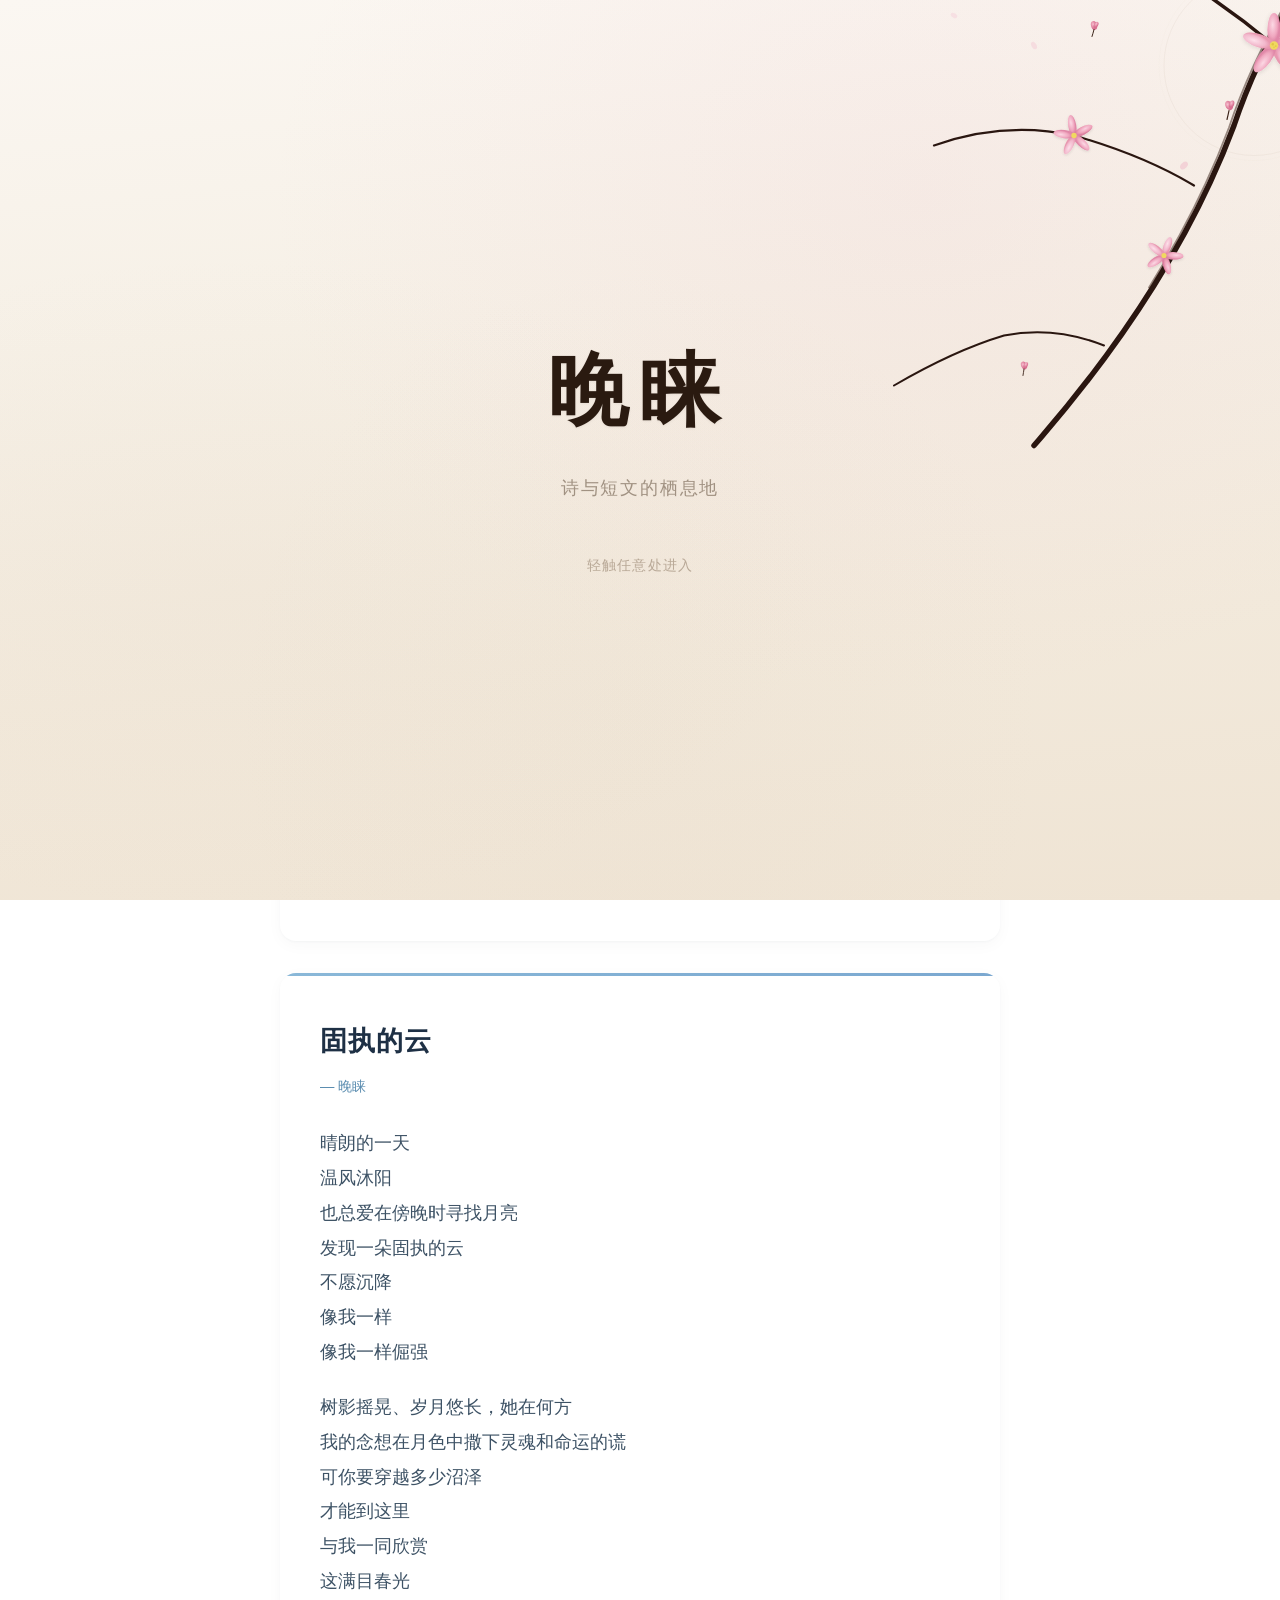
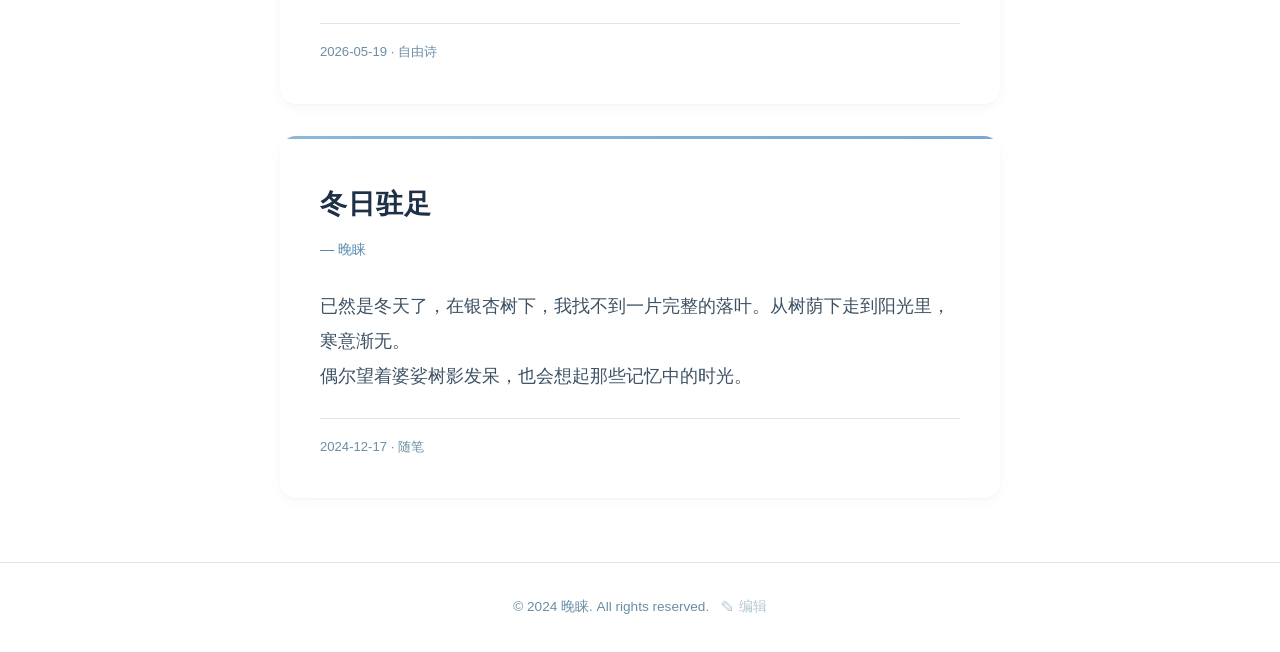
==== commit 4e7ba487: "新增编辑发布页面 - editor.html: 表单+实时预览+已保存列表(编辑/删除) - 使用localStorage存储用户诗词 - 主页加载时自动合并JSON+localStorage中的诗词" ====
--- a/index.html
+++ b/index.html
@@ -170,7 +170,7 @@
   </main>
 
   <footer class="site-footer">
-    <p>&copy; 2024 晚睐. All rights reserved.</p>
+    <p>&copy; 2024 晚睐. All rights reserved. <a href="editor.html" style="color:inherit;opacity:0.5;text-decoration:none;margin-left:0.5rem">✎ 编辑</a></p>
   </footer>
 </body>
 </html>
--- a/styles.css
+++ b/styles.css
@@ -484,84 +484,6 @@
 }
 
 /* ============================================
-   诗词视觉图 — 浅色山水
-   ============================================ */
-
-.poem-visual {
-  margin-top: 1.5rem;
-  border-radius: 14px;
-  overflow: hidden;
-  height: 320px;
-  position: relative;
-  background: linear-gradient(180deg,
-    #f8f9fc 0%,
-    #f0f3f8 30%,
-    #e8ecf4 55%,
-    #f0f3f8 75%,
-    #f8f9fc 100%);
-}
-
-/* 地平线光晕 */
-.poem-visual::before {
-  content: '';
-  position: absolute;
-  bottom: 0;
-  left: 0;
-  right: 0;
-  height: 120px;
-  background: linear-gradient(to top, rgba(140,170,210,0.12) 0%, rgba(160,190,225,0.05) 40%, transparent 100%);
-  pointer-events: none;
-  z-index: 2;
-}
-
-/* 远山剪影 */
-.poem-visual::after {
-  content: '';
-  position: absolute;
-  bottom: 0;
-  left: -5%;
-  right: -5%;
-  height: 80px;
-  background:
-    linear-gradient(175deg,
-      transparent 0%,
-      rgba(180,195,215,0.35) 15%,
-      rgba(160,180,200,0.55) 40%,
-      rgba(140,160,185,0.7) 100%);
-  border-radius: 50% 60% 0 0 / 40% 45% 0 0;
-  pointer-events: none;
-  z-index: 3;
-}
-
-/* 星星 */
-.star {
-  position: absolute;
-  border-radius: 50%;
-  background: #8a9bb5;
-  z-index: 1;
-  animation: star-twinkle var(--twinkle-dur, 2.5s) ease-in-out infinite;
-  animation-delay: var(--twinkle-delay, 0s);
-  box-shadow: 0 0 var(--glow-size, 2px) rgba(120,140,170,0.25);
-}
-
-@keyframes star-twinkle {
-  0%, 100% { opacity: var(--star-opacity, 0.7); }
-  50% { opacity: calc(var(--star-opacity, 0.7) * 0.3); }
-}
-
-/* 移动端视觉图 */
-@media (max-width: 640px) {
-  .poem-visual {
-    height: 240px;
-    border-radius: 10px;
-  }
-
-  .poem-visual::after {
-    height: 50px;
-  }
-}
-
-/* ============================================
    页脚
    ============================================ */
 
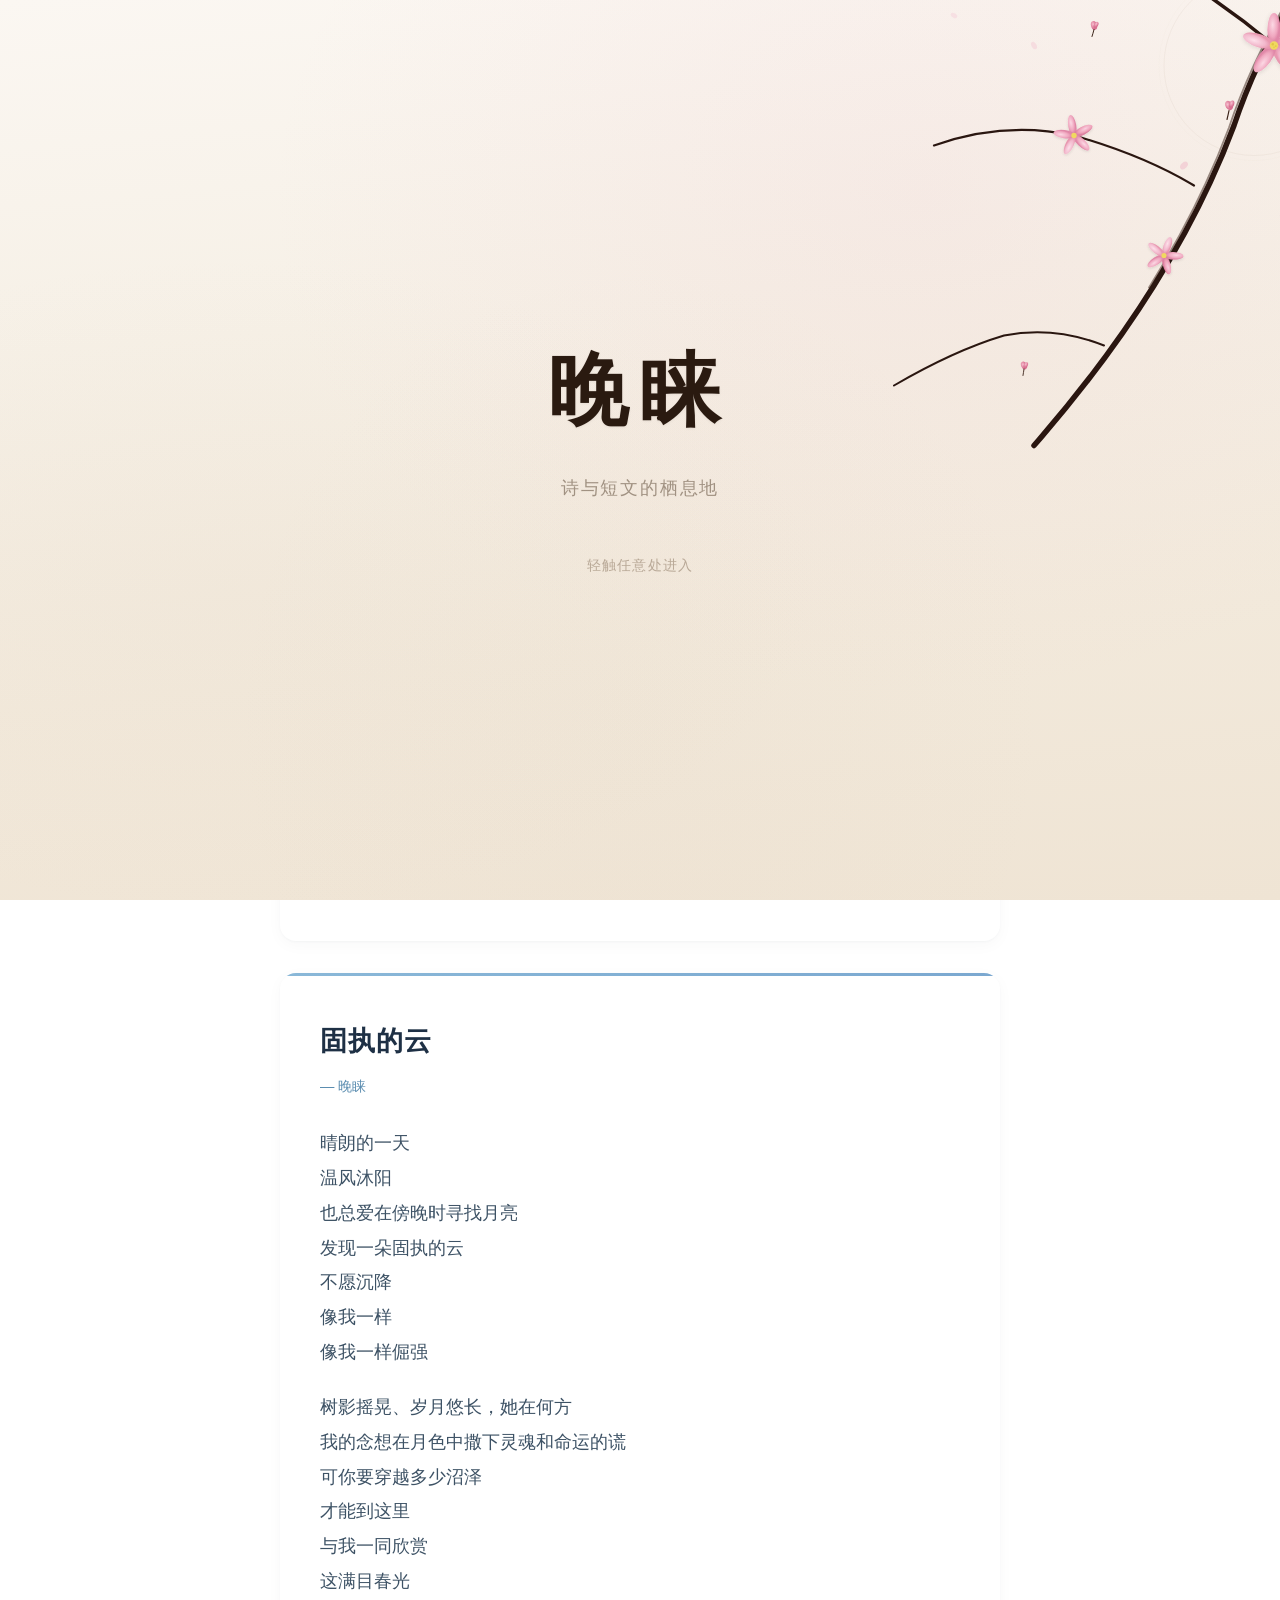
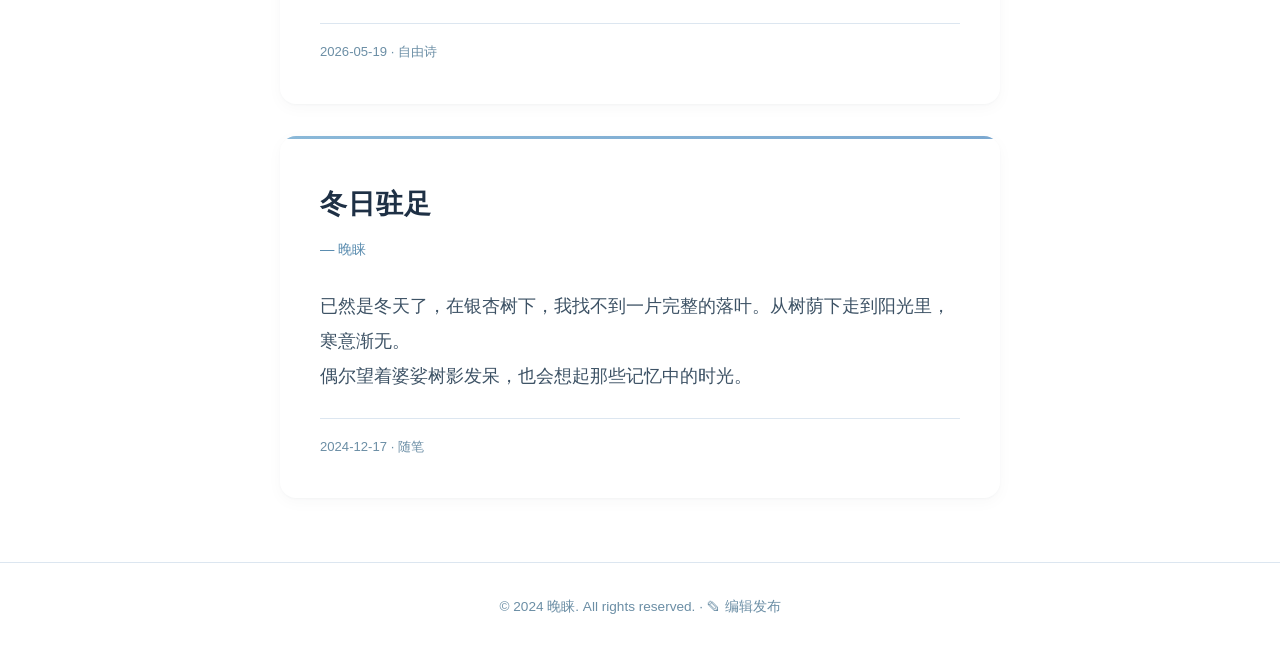
==== commit cbb3730c: "编辑入口移到顶部导航栏更显眼 + footer保留文字链接" ====
--- a/index.html
+++ b/index.html
@@ -155,6 +155,7 @@
       <nav class="filter-nav" aria-label="分类筛选">
         <button class="filter-btn active" data-category="all">全部</button>
       </nav>
+      <a href="editor.html" class="editor-nav-link" title="编辑发布">✎</a>
     </div>
   </header>
 
@@ -170,7 +171,7 @@
   </main>
 
   <footer class="site-footer">
-    <p>&copy; 2024 晚睐. All rights reserved. <a href="editor.html" style="color:inherit;opacity:0.5;text-decoration:none;margin-left:0.5rem">✎ 编辑</a></p>
+    <p>&copy; 2024 晚睐. All rights reserved. · <a href="editor.html" style="color:var(--color-meta);text-decoration:none;">✎ 编辑发布</a></p>
   </footer>
 </body>
 </html>
--- a/styles.css
+++ b/styles.css
@@ -332,6 +332,22 @@
   border-color: var(--color-accent);
 }
 
+/* 编辑入口 */
+.editor-nav-link {
+  font-family: var(--font-ui);
+  font-size: 1.05rem;
+  color: var(--color-meta);
+  text-decoration: none;
+  padding: 0.2rem 0.5rem;
+  border-radius: 6px;
+  transition: color 0.2s, background 0.2s;
+}
+
+.editor-nav-link:hover {
+  color: var(--color-accent);
+  background: rgba(91,141,176,0.08);
+}
+
 /* ============================================
    英雄区
    ============================================ */
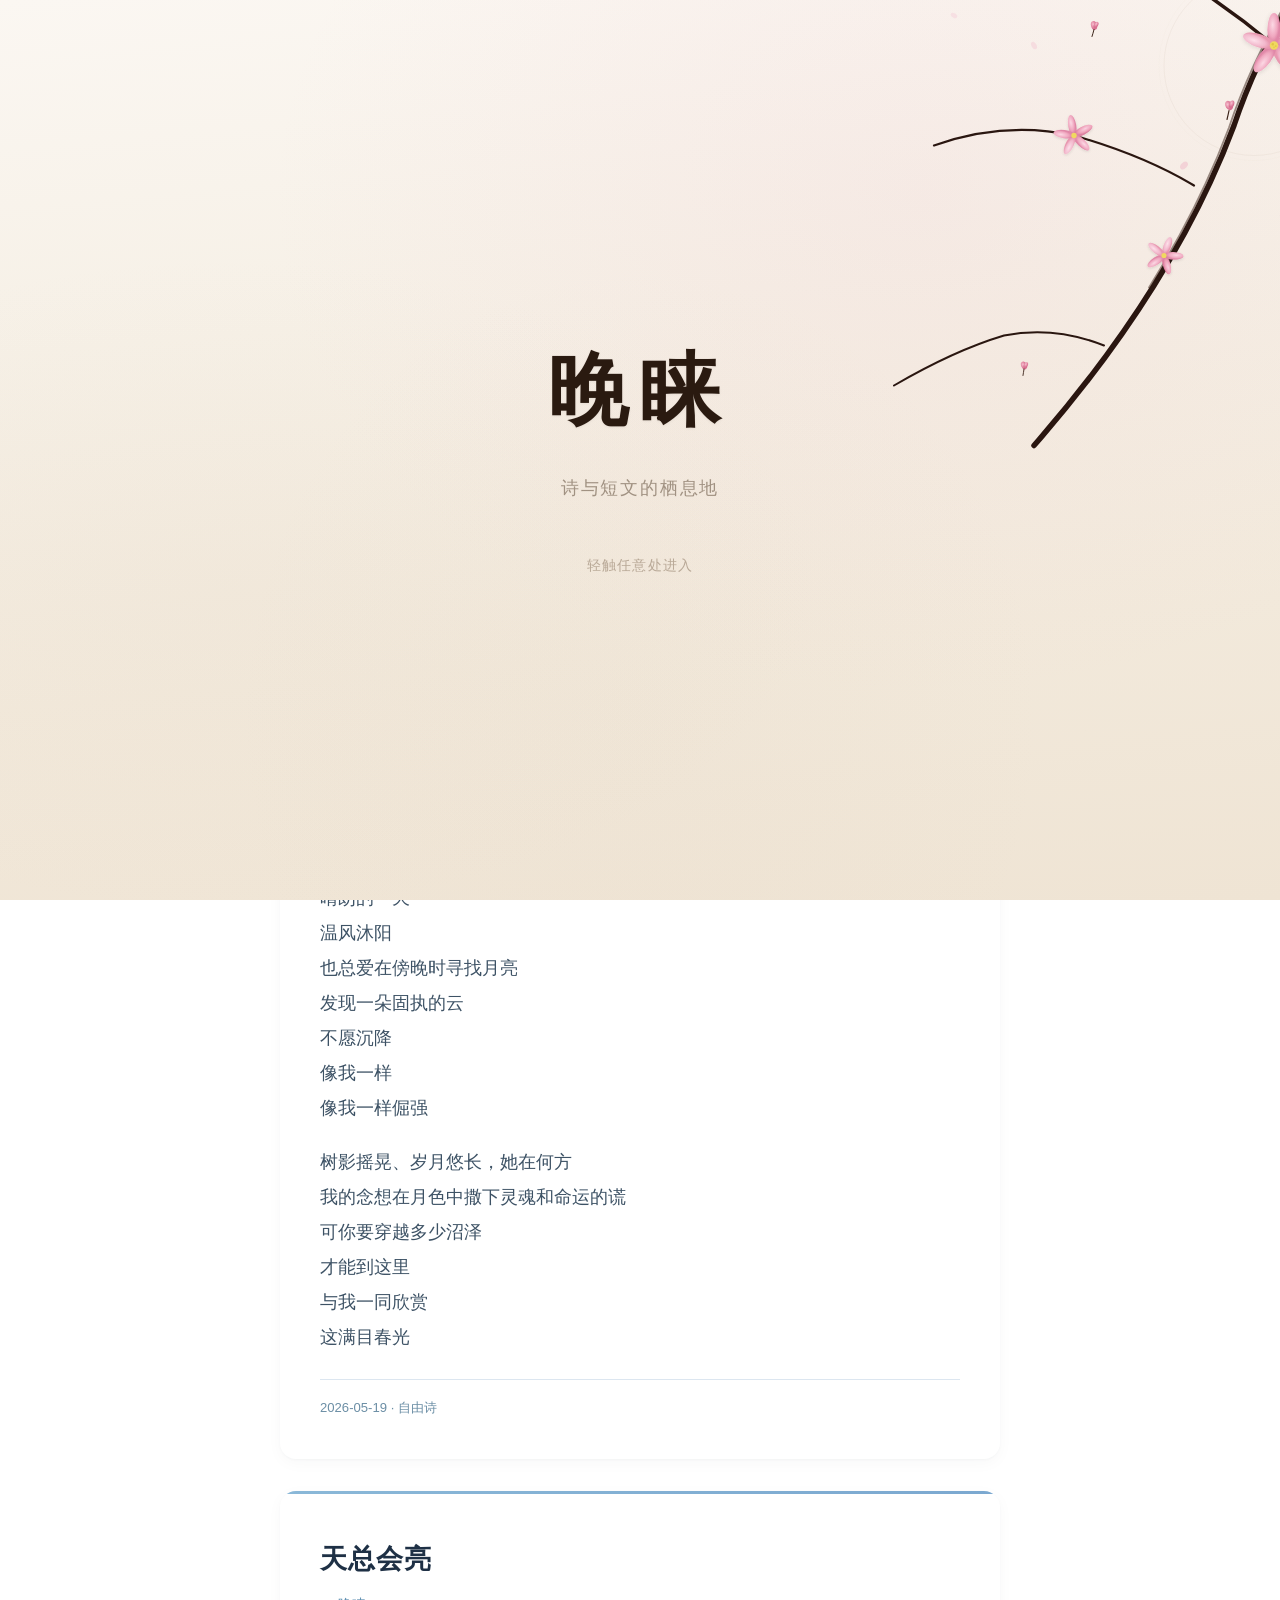
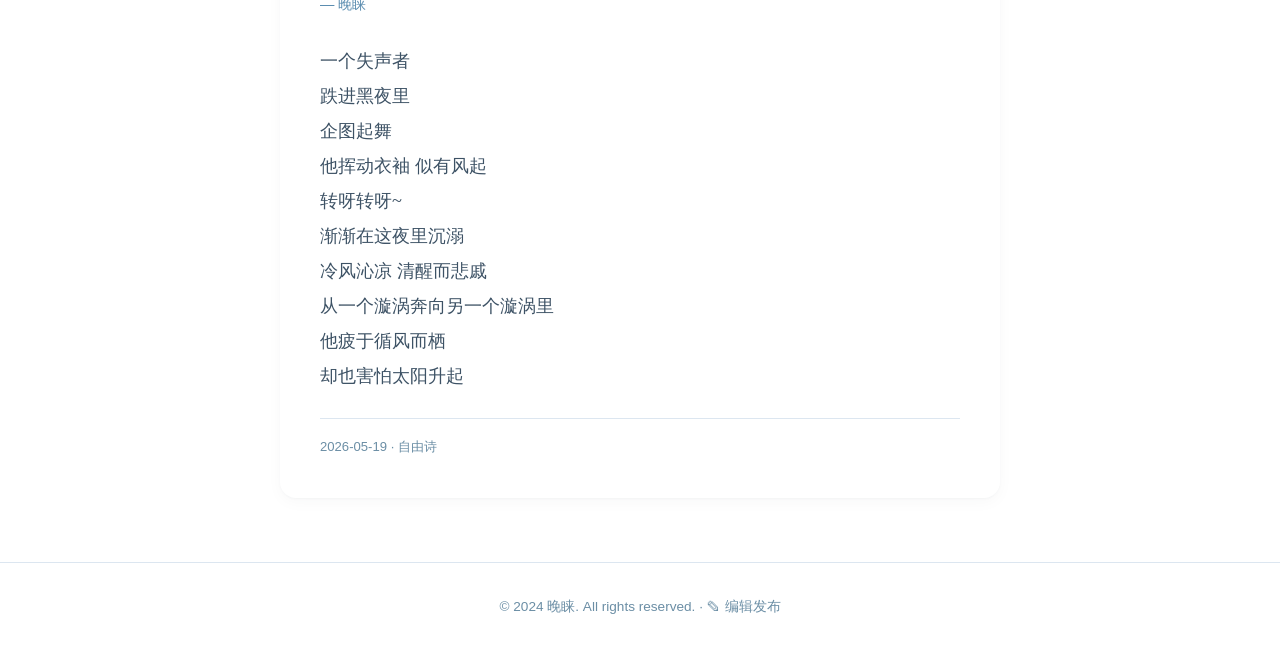
==== commit 8fd651c6: "新增阅启【我的喜欢】收藏页面 - favorites.html: 收藏喜欢的句子，支持添加/编辑/删除 - localStorage存储，与主页统一风格 - 首页导航栏添加📖入口" ====
--- a/index.html
+++ b/index.html
@@ -155,6 +155,7 @@
       <nav class="filter-nav" aria-label="分类筛选">
         <button class="filter-btn active" data-category="all">全部</button>
       </nav>
+      <a href="favorites.html" class="editor-nav-link" title="我的喜欢" style="margin-left:0.2rem">📖</a>
       <a href="editor.html" class="editor-nav-link" title="编辑发布">✎</a>
     </div>
   </header>
